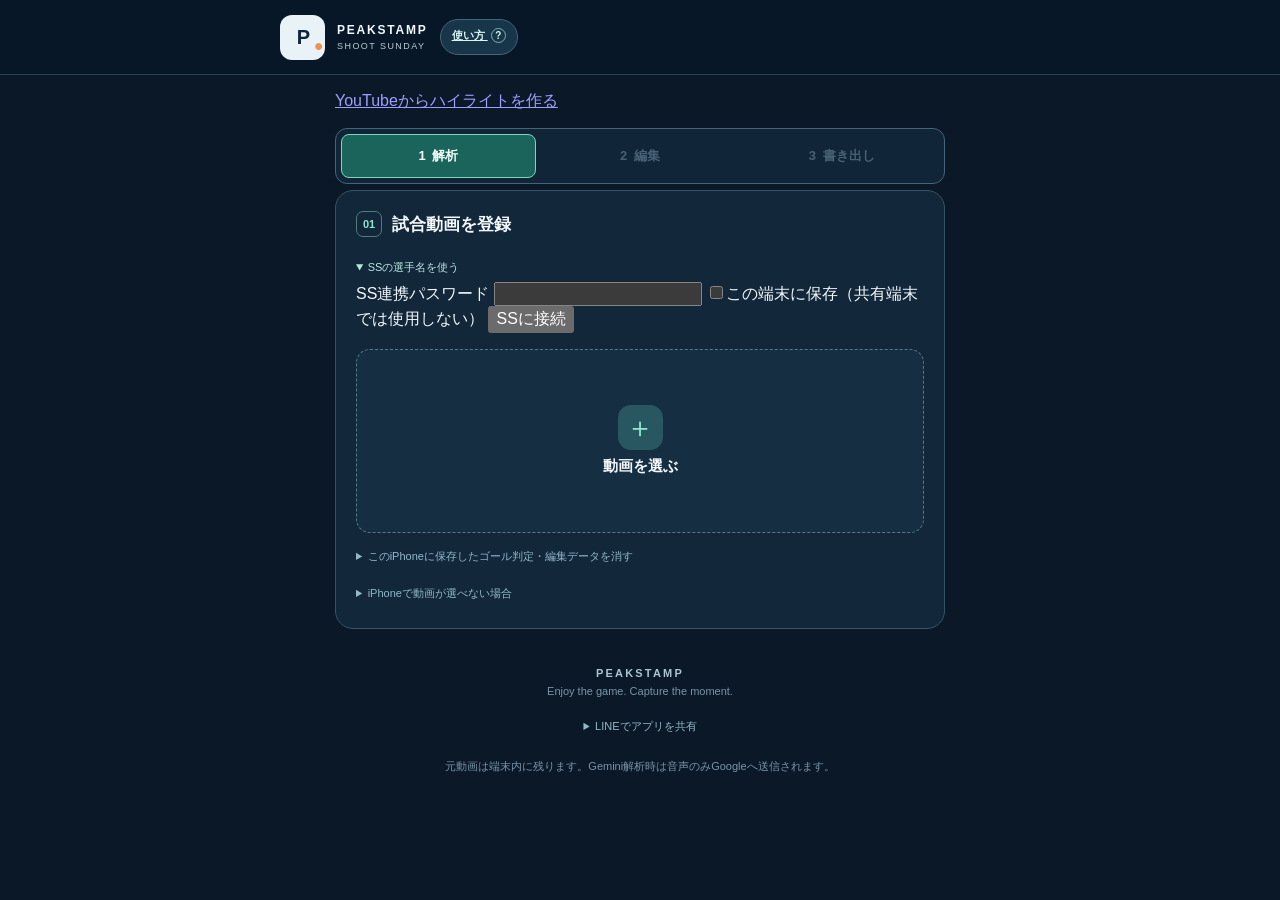
==== index.html @ 82971c0c "Persist highlight edits across reimport and show confirmed goal participants in YouTube scenes" ====
<!doctype html>
<html lang="ja">
<head>
  <meta charset="utf-8" />
  <meta name="viewport" content="width=device-width, initial-scale=1, viewport-fit=cover" />
  <meta name="theme-color" content="#091728" />
  <meta name="description" content="試合動画の盛り上がりを音から検出し、ハイライト動画を端末内で作成します。" />
  <title>PeakStamp | Audio Highlights</title>
  <link rel="stylesheet" href="styles.css?v=goalwide2" />
  <link rel="stylesheet" href="minimal-ui.css?v=youtube-unified1" />
</head>
<body>
  <header class="topbar">
    <div class="brandmark">P<span>•</span></div>
    <div class="brandtext"><strong>PEAKSTAMP</strong><span>SHOOT SUNDAY</span></div>
    <div class="local-pill"><span class="green-dot"></span>動画は端末内</div>
    <a class="header-help" href="./guide.html" target="_blank" rel="noopener noreferrer" aria-label="使い方を別タブで開く">使い方 <span aria-hidden="true">?</span></a><button id="openGuide" type="button" hidden aria-hidden="true" tabindex="-1">簡易ガイド</button>
  </header>
  <main class="page">
    <section class="hero">
      <h1>あの瞬間を、<br/><em>音で見つける。</em></h1>
      <p>試合動画を選ぶだけ。AIで見どころを探して、好きなシーンを1本に。</p>
      <p><a class="plain-link" href="./guide.html" target="_blank" rel="noopener noreferrer">詳しい使い方・困ったときはこちら ↗</a></p>
    </section>
    <p><a href="?youtube=1">YouTubeからハイライトを作る</a></p>
    <nav id="journeyNav" class="journey-nav workflow-nav" aria-label="PeakStampの作業ステップ">
      <button type="button" data-journey-step="0" class="current" aria-current="step">1 <span>解析</span></button>
      <button type="button" data-journey-step="1" disabled>2 <span>編集</span></button>
      <button type="button" data-journey-step="2" disabled>3 <span>書き出し</span></button>
    </nav>
    <p id="workflowStageNotice" class="workflow-stage-notice" role="status" aria-live="polite">動画を選び、AIで見どころを検出します。</p>
    <section class="panel choose-panel" id="choosePanel">
      <div class="panel-label"><span class="number">01</span><h2>試合動画を登録</h2></div>
      <details id="ssAnalysisNames" class="compact-details" hidden open>
        <summary id="ssAnalysisLabel">SSの選手名を使う</summary>
        <label for="ssAnalysisToken">SS連携パスワード</label>
        <input id="ssAnalysisToken" type="password" autocomplete="current-password" autocapitalize="off" spellcheck="false">
        <label><input id="ssAnalysisRemember" type="checkbox">この端末に保存（共有端末では使用しない）</label>
        <button id="ssAnalysisConnect" type="button">SSに接続</button>
        <select id="ssAnalysisEvent" aria-label="SSイベント" hidden><option value="">イベントを選択</option></select>
        <p id="ssAnalysisStatus" role="status"></p>
      </details>
      <label class="upload" id="uploadZone">
        <input id="fileInput" type="file" multiple accept="video/*,.mov,.mp4,.m4v" />
        <span class="upload-icon" aria-hidden="true">＋</span>
        <strong>動画を選ぶ</strong>
        <span>1本につき試合番号を指定</span>
        <small>元動画は送信されません</small>
      </label>
      <div class="compact-details" id="testVideoCachePanel" hidden>
        <button id="testVideoSave" type="button" class="whisper-run">テスト動画を端末に保存</button>
        <button id="testVideoRestore" type="button" class="whisper-run">前回のテスト動画を復元</button>
        <button id="testVideoClear" type="button" class="whisper-run">テスト動画の保存を削除</button>
        <p id="testVideoCacheStatus" class="fine-print" role="status" aria-live="polite">TEST専用。動画はサーバーに送信されません。</p>
      </div>
      <details class="compact-details">
        <summary>このiPhoneに保存したゴール判定・編集データを消す</summary>
        <p class="fine-print">動画ごとにゴールのキープ／不採用・得点／アシスト確認・切り取り・画角の保存情報だけを削除できます。別の動画やGemini解析結果は残ります。</p>
        <a href="./reset-goals.html?v=reset59&returnTab=1" class="plain-link" target="_blank" rel="noopener noreferrer" aria-label="保存されたゴール情報の管理を別タブで開く">保存された動画を確認して削除する →</a>
      </details>
      <details class="compact-details"><summary>iPhoneで動画が選べない場合</summary><p class="photo-picker-tip">長い動画は1本ずつ選択。失敗するときは写真アプリから「未編集のオリジナルを書き出す」でiPhone内に保存して選択してください。</p></details>
      <div class="file-details" id="fileDetails" hidden>
        <div class="file-logo">▶</div>
        <div class="file-info"><strong id="fileName"></strong><span id="fileSize"></span></div>
        <button id="changeFile" class="plain-link" type="button">変更</button>
        <button id="addFiles" class="plain-link" type="button">＋追加</button>
      </div>
      <p id="fileImportTiming" class="file-import-timing" role="status" aria-live="polite" hidden></p>
      <p id="fileImportHelp" class="file-import-help" hidden>「ファイル選択」には写真を探す・選ぶ時間や、iCloudからの取得・iOS側の変換があればその時間も含まれます。iCloud取得だけを個別に計測することはできません。</p>
      <div class="source-board" id="sourceBoard" hidden>
        <div class="source-board-header"><strong>試合番号を確認 · <span id="sourceCount">0</span>本</strong><button id="sortFilesByName" class="source-sort-btn" type="button">ファイル名順に並べ直す</button></div>
        <div id="sourceList" class="source-list"></div>
        <p class="fine-print">途中で撮影が途切れた場合は、続きの動画を追加して「前の動画と同じ試合」を押してください。同じ試合のゴールをまとめて扱い、動画ごとの時刻は保持します。</p>
      </div>
      <div id="videoWrapper" hidden>
        <button id="loadPreview" class="preview-load-button" type="button">▶ 先頭動画をプレビュー（必要な場合のみ）</button>
        <video id="preview" controls playsinline preload="none" hidden></video>
      </div>
      <p id="loadError" class="error" role="alert" hidden></p>
    </section>

    <section class="panel gemini-primary-panel" id="geminiPrimaryPanel" aria-label="Geminiで音声を解析" hidden>
      <div class="panel-label"><span class="number">02</span><h2>AIでシーンを検出</h2></div>
      <p class="gemini-brief">ゴール・見どころ・選手名をまとめて検出。動画で確認してからキープします。</p>

      <label id="geminiSourceLabel" for="geminiMainSource">解析する動画</label>
      <select id="geminiMainSource" disabled aria-label="Geminiで解析する動画"></select>
      <p id="geminiMainFileHelp" class="fine-print">上からMOV/MP4を選択してください。</p>
      <label for="geminiMainAccess">アクセスコード</label>
      <input id="geminiMainAccess" type="password" autocomplete="off" autocapitalize="off"
             spellcheck="false" placeholder="アクセスコードを入力" />
      <label class="gemini-consent"><input id="geminiRememberDevice" type="checkbox" />この端末にコードを保存（共有端末では使用しない）</label>
      <details class="compact-details gemini-diagnostics">
        <summary>接続できないとき・詳細設定</summary>
        <button id="geminiMainCheck" class="whisper-run gemini-check-button" type="button">接続テスト（課金なし）</button>
        <button id="geminiMainDiagnostic" class="whisper-run gemini-check-button" type="button">音声診断（API料金が発生する場合あり）</button>
      </details>
      <label class="gemini-consent"><input id="geminiMainConsent" type="checkbox" />
        <span>試合中の会話・声を含む音声データがGoogleへ送信されることを了承します。</span>
      </label>
      <div id="geminiStayNotice" class="gemini-stay-notice" role="note" hidden>
        <span class="gemini-stay-icon" aria-hidden="true">!</span>
        <div>
          <strong id="geminiStayTitle">解析中はこの画面を開いたままにしてください</strong>
          <p id="geminiStayDescription">LINEなど他のアプリへ切り替えたり、画面をロックすると解析が止まる場合があります。</p>
        </div>
      </div>
      <fieldset class="gemini-batch-mode" aria-label="解析範囲"><legend>解析する範囲</legend><label><input type="radio" name="geminiBatchMode" value="pending" checked> 未解析動画のみ</label><label><input type="radio" name="geminiBatchMode" value="all"> 全動画を再解析</label></fieldset>
      <details class="compact-details"><summary>詳細設定・初期化</summary><p class="fine-print">このiPhoneの全解析キャッシュとゴール確認情報を削除。元動画とSS登録済みデータは保持します。</p><button id="geminiResetAllCache" type="button" class="whisper-run">全キャッシュとゴール情報を削除</button></details>
      <button id="geminiMainBatch" class="main-button gemini-batch-run" type="button" disabled hidden>選んだ動画をまとめて解析 →</button>
      <button id="geminiMainRun" class="main-button gemini-main-run" type="button" disabled>Geminiで音声解析する →</button>
      <div id="geminiBatchProgress" class="gemini-batch-progress" role="progressbar" aria-label="動画一括解析の進捗" aria-valuemin="0" aria-valuemax="100" aria-valuenow="0" hidden>
        <div class="gemini-batch-head"><strong id="geminiBatchLabel">まとめて解析する動画を準備中</strong><output id="geminiBatchPercent">0%</output></div>
        <div class="gemini-batch-track"><div id="geminiBatchBar"></div></div>
        <small id="geminiBatchDetail">動画を1本ずつ自動処理します</small>
        <p id="geminiBatchEta" class="gemini-time-remaining" aria-live="off">推定残り時間：計測中</p>
      </div>
      <button id="geminiMainForce" class="whisper-run" type="button" hidden>Geminiで再解析（追加料金が発生する場合があります）</button>
      <div id="geminiProgress" class="gemini-progress" role="progressbar" aria-label="Gemini音声解析の進捗" aria-valuemin="0" aria-valuemax="100" aria-valuenow="0" hidden>
        <div class="gemini-progress-top"><strong id="geminiProgressLabel">解析の準備中…</strong><output id="geminiProgressPercent">0%</output></div>
        <div class="gemini-progress-track"><div id="geminiProgressBar"></div></div>
        <small id="geminiProgressDetail">区間完了数に基づく進捗です</small>
        <p id="geminiCurrentEta" class="gemini-time-remaining" aria-live="off">推定残り時間：計測中</p>
      </div>
      <button id="geminiMainCancel" class="cancel-button" type="button" hidden>解析を中止</button>
      <p id="geminiMainStatus" role="status" aria-live="polite" class="gemini-main-status"></p>
      <details id="geminiAdvancedTools" class="workflow-advanced-settings">
        <summary>詳細設定・再解析・接続診断</summary>
        <p class="fine-print">通常の解析には不要です。再解析・接続テスト・診断ログ・予備の音量解析を利用する場合だけ開いてください。</p>
      </details>
      <div class="gemini-diagnostic-export">
        <button id="geminiMainResultCopy" class="whisper-run" type="button" hidden>診断用の解析結果をコピー</button>
        <p id="geminiMainCopyStatus" class="fine-print" role="status" aria-live="polite"></p>
        <textarea id="geminiMainCopyFallback" readonly rows="7" hidden aria-label="診断用解析結果JSON"></textarea>
        <p class="fine-print">音声・動画・APIアクセスコードは含みません。認識された発話やファイル名を含むため共有前に確認してください。</p>
      </div>
      <details class="compact-details gemini-diagnostics">
        <summary>解析方法と注意事項</summary>
        <p class="fine-print">元動画は端末内に残ります。約70秒ごとに音声だけをGoogleへ送信。成功した区間は再利用できます。API利用料や通信料が発生することがあります。Safariを離れると解析が中断される場合があります。</p>
      </details>
    </section>

    <nav id="editorQuickNav" class="editor-quick-nav" aria-label="編集画面内の移動">
      <button type="button" data-editor-jump="goalStatsPanel">⚽ ゴール一覧</button>
      <button type="button" data-editor-jump="resultsPanel">🎞 ハイライト</button>
    </nav>
    <!-- Goal review first: placed directly below analysis, before
         experimental tools and all regular highlight editing. -->
    <section class="panel goal-stats-panel" id="goalStatsPanel" aria-label="PeakStamp内でゴールとアシストを確定" hidden>
      <div class="panel-label"><span class="number">⚽</span><h2>ゴールを編集</h2></div>
      <details id="goalReviewFirstGuide" class="goal-first-guide" hidden>
        <summary>初回ガイド：ゴールの確認方法</summary>
        <ol>
          <li>▶ 再生し、画角（2本指）と切り取り秒数を調整。</li>
          <li>AIが読み取った得点者・アシストを<strong>映像で確認</strong>し、「得点情報を確定」。</li>
          <li>最後に動画のキープ／不採用を押すと次のゴールへ。</li>
        </ol>
      </details>
      <p id="goalStatsSummary" class="goal-review-summary" aria-live="polite"></p>
      <details class="goal-review-library" aria-label="すべてのゴールシーン">
        <summary>ゴール一覧</summary>
        <div class="goal-review-library-head"><strong>⚽ ゴール一覧</strong><small>タップで再編集</small></div>
        <div class="goal-review-library-tabs" role="group" aria-label="ゴール一覧の絞り込み">
          <button id="goalQueuePending" type="button" data-goal-filter="pending" aria-pressed="false">未確認 <span id="goalQueuePendingCount">0</span></button>
          <button id="goalQueueKept" type="button" data-goal-filter="kept" aria-pressed="false">キープ済み <span id="goalQueueKeptCount">0</span></button>
          <button id="goalQueueAll" type="button" data-goal-filter="all" class="is-active" aria-pressed="true">すべて <span id="goalQueueAllCount">0</span></button>
        </div>
        <div class="goal-review-queue-fold">
          <div id="goalStatsList" class="goal-review-list"></div>
          <p id="goalQueueEmpty" class="goal-review-library-empty" hidden></p>
        </div>
      </details>
      <div id="goalStatsStep" class="goal-review-step" aria-live="polite"></div>
      <div id="goalStatsDone" class="goal-review-completed" hidden role="status">
        <strong id="goalStatsDoneText">すべてのゴール動画を判定しました。</strong>
        <p>キープ済みも上の一覧から再編集できます。</p>
        <div class="goal-review-completed-actions">
          <button id="goalStatsDoneToRegular" type="button" class="whisper-run" hidden>ハイライトを確認 →</button>
          <button id="goalStatsDoneAdd" type="button" hidden>ゴールを手動追加</button>
        </div>
      </div>
      <div id="goalStatsViewer" class="goal-review-viewer" hidden>
        <strong id="goalStatsPlayingLabel"></strong>
        <video id="goalStatsPreview" controls playsinline preload="metadata" hidden aria-label="ゴール候補を確認する共通動画プレーヤー"></video>
        <p id="goalStatsVideoStatus" class="fine-print" role="status" aria-live="polite"></p>
      </div>
      <div id="goalStatsEditor" class="goal-review-editor"></div>

      <div id="ssProductionLink" hidden class="goal-review-external-sync" style="margin:15px 0;padding:12px;border:1px solid #508e83;border-radius:11px">
        <strong>⚽ Shoot Sundayアプリとの照合</strong>
        <p class="fine-print">正式な試合・選手を確認して登録します。</p>
        <a href="./sposched-review.html?v=composite-tatsuo1&returnTab=1" target="_blank" rel="noopener noreferrer" class="whisper-run" style="display:inline-block;text-decoration:none">ゴールをSSに登録</a>
      </div>
      <section class="goal-review-external-sync" aria-label="SS登録確認" style="margin:12px 0;padding:12px;border:1px solid #508e83;border-radius:11px">
        <strong id="ssInlineHeading">⚽ SS登録</strong>
        <p id="ssInlineSummary" class="fine-print" role="status">ゴール確認後、ここで登録内容を確認できます。</p>
        <p id="ssInlineStatus" class="fine-print" role="status" aria-live="polite"></p>
        <button id="ssInlinePreview" type="button" class="main-button">登録内容を確認</button>
        <div id="ssInlineMatches" class="fine-print" hidden></div>
        <button id="ssInlineInspect" type="button" class="whisper-run">登録結果を確認</button>
        <button id="ssInlineHistory" type="button" class="whisper-run">登録履歴を確認（書き込みなし）</button>
        <div hidden aria-hidden="true"><a href="./sposched-review.html?v=composite-tatsuo1&returnTab=1" target="_blank" rel="noopener noreferrer" tabindex="-1">旧画面（非表示の互換リンク）</a></div>
      </section>
      <details class="goal-review-export">
        <summary>確定データを共有・保存</summary>
        <p class="fine-print">確定したゴール・アシストを保存できます。</p>
        <button id="goalStatsExport" class="main-button" type="button" disabled>iPhone：確定JSONを共有・保存</button>
        <button id="goalStatsCopy" class="whisper-run" type="button" disabled>確定JSONをコピー</button>
        <button id="goalStatsShow" class="whisper-run" type="button" disabled>JSONを表示</button>
        <div id="goalStatsJsonArea" hidden>
          <label for="goalStatsJson">確認済みゴール情報のJSON（長押しでコピー可能）</label>
          <textarea id="goalStatsJson" rows="8" readonly spellcheck="false"></textarea>
        </div>
      </details>
      <p id="goalStatsStatus" role="status" aria-live="polite" class="gemini-main-status"></p>
      <button id="workflowToExport" class="workflow-next-btn" type="button">書き出しへ進む →</button>
    </section>

    <details class="panel gemini-callout-panel" id="geminiCalloutPanel" hidden>
      <summary>🧪 実験：試合開始・「○○さんゴール」を文字で拾う</summary>
      <p class="fine-print">既存のゴール・シュート候補検出とは別の音声解析です。撮影者が「1対2」「1と2」「1番と2番」「青と赤」などの対戦宣言や「山田さんゴール！」と話したかを、発言時刻と原文で確認します。SSアプリへの登録は行いません。</p>
      <div class="callout-input-row">
        <label>調べる動画
          <select id="calloutSource" aria-label="実況文字起こしの対象動画"></select>
        </label>
        <label>解析する範囲
          <select id="calloutScope">
            <option value="first">動画の冒頭70秒（まず試す）</option>
            <option value="whole">動画全体（最大10分・追加料金）</option>
          </select>
        </label>
      </div>
      <p class="fine-print">上のGeminiアクセスコードと「音声をGoogleへ送信する」同意を利用します。別途Gemini APIリクエストが発生し、API利用料がかかる場合があります。元動画は送らず音声だけを送信します。</p>
      <button id="calloutRun" class="main-button" type="button" disabled>実況を文字で拾う（API料金あり）</button>
      <button id="calloutRerun" class="whisper-run" type="button" hidden>再解析する（追加料金）</button>
      <button id="calloutStop" class="cancel-button" type="button" hidden>実況テストを中止</button>
      <p id="calloutProgress" role="status" class="fine-print" hidden></p>
      <p id="calloutStatus" role="status" class="gemini-main-status"></p>
      <div id="calloutResultArea" hidden>
        <strong id="calloutCount">検出 0件</strong>
        <p class="fine-print">音声の書き起こしは誤る場合があります。「1対2」は得点結果とは限りません。実際の音声を聞いて評価してください。</p>
        <video id="calloutPreview" controls playsinline preload="none" hidden aria-label="文字起こし位置を確認する元動画"></video>
        <div id="calloutList" class="callout-list"></div>
        <label for="calloutMissed">聞き逃し・未検出の発言（任意メモ）</label>
        <textarea id="calloutMissed" rows="3" maxlength="3000" placeholder="例：04:35 山田さんゴール、Geminiは検出できず"></textarea>
        <div class="callout-export-options">
          <button id="calloutExport" class="main-button" type="button" disabled>iPhone：共有してファイル保存</button>
          <button id="calloutCopy" class="whisper-run" type="button" disabled>JSONをコピー（ChatGPTに貼り付け）</button>
          <button id="calloutShow" class="whisper-run" type="button" disabled>JSONの中身を表示</button>
          <button id="calloutDownload" class="whisper-run" type="button" disabled>PC：JSONをダウンロード</button>
        </div>
        <div id="calloutJsonArea" class="callout-json-area" hidden>
          <label for="calloutRawJson">JSONテキスト（長押しで「すべてを選択」→「コピー」できます）</label>
          <textarea id="calloutRawJson" rows="8" readonly spellcheck="false" aria-label="実況解析結果のJSONテキスト"></textarea>
        </div>
        <p class="fine-print">iPhoneでは「共有してファイル保存」→共有メニューの「ファイルに保存」を選んでください。保存できない場合は「JSONをコピー」が使えます。動画・音声そのものは含みません。</p>
      </div>
    </details>

    <details class="legacy-audio-details">
      <summary>予備：無料の音量解析を使う（Geminiを使わない場合）</summary>
    <section class="panel settings-panel" id="settingsPanel">
      <div class="panel-label"><span class="number">予備</span><h2>従来の音量解析</h2></div>
      <div class="setting-head"><span>検出感度</span><span class="sub-label">音量変化のしきい値</span></div>
      <div class="segmented" role="group" aria-label="検出感度">
        <button data-sensitivity="sensitive" type="button">多めに拾う</button>
        <button class="active" data-sensitivity="normal" type="button" aria-pressed="true">標準</button>
        <button data-sensitivity="strict" type="button">厳選</button>
      </div>
      <div class="controls">
        <label>歓声の何秒前から？ <strong><output id="leadValue">4秒</output></strong>
          <input id="leadInput" type="range" min="0" max="15" step="1" value="4" />
        </label>
        <label>最大検出件数 <strong><output id="maxValue">8件</output></strong>
          <input id="maxInput" type="range" min="3" max="15" step="1" value="8" />
        </label>
      </div>
      <button class="main-button" id="analyzeButton" disabled type="button"><span class="icon-wave">⌁</span> 音声を解析する <span aria-hidden="true">→</span></button>
      <button class="cancel-button" id="cancelButton" hidden type="button">解析を中止</button>
      <div class="progress-area" id="progressArea" hidden aria-live="polite">
        <div class="progress-label"><span id="progressLabel">解析準備中…</span><span id="progressPercent">0%</span></div>
        <div class="progress-track"><div id="progressBar"></div></div>
      </div>
      <p id="analysisError" class="error" role="alert" hidden></p>
      <p class="fine-print">AI・サーバー・ログイン不要。音量変化に加え、音の持続性・音域・背景ノイズの特徴で候補を選定します。会話や工事音が混じる場合は「厳選」、見どころを見逃した場合は「多めに拾う」を試してください。音の意味やゴールそのものは認識しません。</p>
    </section>

    </details>

    <section class="panel results-panel" id="resultsPanel" hidden>
      <div class="panel-label"><span class="number">03</span><h2>ハイライト</h2></div>
      <div id="standardReviewArea">
      <div class="result-summary"><strong id="resultCount">0</strong><span>件の見どころ候補を検出しました</span></div>

      <p id="multiWaveNotice" class="fine-print" hidden>波形は全動画をつなげた表示です。オレンジ線は各動画の検出位置を示します。</p>
      <div class="waveform-wrap"><p id="analysisCoverage" role="status"></p>
      <canvas id="waveCanvas" height="110" aria-label="音声の音量グラフ"></canvas><div class="wave-label"><span>00:00</span><span id="waveEnd">00:00</span></div></div>
      <div id="emptyResults" class="empty-results" hidden>指定した感度では見どころを検出できませんでした。「多めに拾う」に切り替えて再解析するか、音声が入っているかご確認ください。</div>
      <p class="list-help">▶ 再生 → 調整 → キープ</p>
      <div class="selected-overview">
        <strong>採用するシーン：<span id="selectedCount">0</span>件</strong>
        <div id="selectedSummary" class="selected-summary" hidden></div>
      </div>
      <div class="edit-transfer-actions">
        <button id="exportEditData" type="button" class="main-button" disabled>HS向け編集データを書き出す（JSON）</button>
        <p class="fine-print">キープ済みシーンの確定した開始・終了秒数を保存します。動画ファイル自体は含まれません。</p>
        <p id="exportEditStatus" role="status" aria-live="polite"></p>
      </div>
      <div class="review-tabs" role="group" aria-label="シーンの表示切り替え">
        <button id="tabAll" type="button" class="review-tab active" data-review-tab="all" aria-pressed="true">未判断 <span id="tabAllCount">0</span></button>
        <button id="tabKept" type="button" class="review-tab" data-review-tab="kept" aria-pressed="false">キープ済み <span id="tabKeptCount">0</span></button>
        <button id="tabReviewed" type="button" class="review-tab" data-review-tab="reviewed" aria-pressed="false">すべて <span id="tabReviewedCount">0</span></button>
      </div>
      <p id="reviewProgress" class="review-progress" role="status" aria-live="polite"></p>
      <p id="reviewEmpty" class="empty-results" hidden>キープしたシーンはまだありません。「未判断」タブから選んでください。</p>
      <div id="highlightList" class="highlight-list"></div>
      <details id="missingGoalFallback" class="missing-goal-fallback">
        <summary>ゴール一覧にもハイライトにも見つからない場合</summary>
        <p>該当するシーンがハイライトにある場合は、そのカードの「＋ このシーンをゴールとして追加」を使ってください。<strong>どちらにも見つからない場合だけ</strong>、元動画とゴール時刻を指定して追加できます。</p>
      <div class="goal-review-manual-add">
        <div id="goalStatsManualWrap" hidden>
          <label for="goalStatsManualSource">手動追加先の動画</label>
          <select id="goalStatsManualSource"></select>
        </div>
        <button id="goalStatsAdd" class="whisper-run" type="button">＋ 見逃したゴールを手動追加</button>
      </div>
      </details>
      </div>
      <details class="extra-analysis-tools">
        <summary>その他の実験ツール（詳細を開く）</summary>
        <p class="fine-print">以前のAI再評価・映像探索・Whisperなどを使う場合に開いてください。</p>
      <section id="aiRerankPanel" class="whisper-experiment" aria-label="AIハイライト再評価の実験">
        <div class="whisper-experiment-head"><strong>β AI広域探索 — 新しいシーンを発見</strong><span>任意・無料</span></div>
        <p>従来の上位5件の並べ替えではなく、音声データから最大20件の候補を探索。通常より高感度な音響検出と短い間隔のピーク検出を使い、従来の候補外の場面も探します。</p>
        <button id="aiRerankButton" class="whisper-run" type="button" disabled>最大20件の見どころを広域探索</button>
        <small id="aiRerankHelp" class="whisper-disclaimer">先に音声を解析して候補を作成してください。初回は追加モデルの取得が必要です。iPhoneでは時間がかかる場合があります。</small>
        <p id="aiRerankStatus" class="whisper-status" role="status" aria-live="polite"></p>
        <div id="aiRerankResults" class="whisper-output" hidden></div>
        <small class="whisper-disclaimer">新しく探した候補は通常のシーン一覧に自動追加しません。上位5件に加え、その他の候補も展開して再生・評価できます。Whisperは最大10件、声の検査は最大20件を対象にします。モデル取得以外で元動画・音声は送信せず、評価はこの端末内に保存されます。映像自体をAIで認識する機能ではありません。</small>
      </section>
      <details class="legacy-gemini-details">
        <summary>旧Gemini手動比較（必要な場合だけ開く）</summary>
      <section id="cloudAudioPanel" class="whisper-experiment" aria-label="クラウド音声AI比較実験">
        <div class="whisper-experiment-head"><strong>β クラウド音声AI比較 — Gemini</strong><span>音声だけ・任意</span></div>
        <p>550MBの動画をアップロードせず、<strong>音声だけをM4Aに取り出し</strong>、Geminiで歓声・「ナイシュー」などの反応時刻を解析。AIの結果とPeakStampの候補を比較する初回実験です。</p>
        <label for="cloudAudioSourcePicker">実験する動画（1回1本）</label>
        <select id="cloudAudioSourcePicker" disabled></select>
        <label for="cloudAudioMode">音声取り出し方法</label>
        <select id="cloudAudioMode">
          <option value="fast" selected>高速：音声のみコピー（音質を維持・推奨）</option>
          <option value="small">軽量：48kbps AACで圧縮（処理に時間がかかる場合あり）</option>
        </select>
        <button id="cloudAudioExtract" type="button" class="whisper-run" disabled>① 音声だけ取り出す</button>
        <p id="cloudAudioStatus" class="whisper-status" role="status" aria-live="polite"></p>
        <div id="cloudAudioReady" class="whisper-output" hidden>
          <strong id="cloudAudioFileInfo"></strong>
          <audio id="cloudAudioPlayback" controls preload="none" style="width:100%;margin:8px 0"></audio>
          <button id="cloudAudioShare" type="button" class="whisper-run">↑ iPhoneの「ファイルに保存」で音声を保存</button>
          <button id="cloudAudioDownload" type="button" class="whisper-run">↓ M4A音声をダウンロード</button>
          <a id="cloudAudioFallback" download class="save-fallback" hidden>保存されない場合はこちらを長押し</a>
        </div>
        <div class="cloud-audio-steps">
          <p><strong>② Geminiで音声解析</strong>（初回はAPIキー不要）</p>
          <button id="cloudAudioCopyPrompt" type="button" class="whisper-run" disabled>Geminiへの解析指示を表示・コピー</button>
          <div id="cloudAudioPromptArea" class="cloud-audio-prompt-area" hidden>
            <label for="cloudAudioPromptText">Geminiへ貼り付ける解析指示（コピーできない場合もここから取得できます）</label>
            <textarea id="cloudAudioPromptText" rows="8" readonly spellcheck="false" aria-label="Geminiへの解析指示"></textarea>
            <button id="cloudAudioSelectPrompt" type="button" class="whisper-run">↑ 指示文を全選択する</button>
            <p id="cloudAudioCopyStatus" class="whisper-status" role="status" aria-live="polite"></p>
            <small class="whisper-disclaimer">iPhoneで自動コピーできない場合は「指示文を全選択する」を押し、表示されたテキストを長押しして「コピー」を選んでください。指示文は常にこの欄に残ります。</small>
          </div>
          <a class="whisper-run cloud-audio-open" href="https://aistudio.google.com/prompts/new_chat" target="_blank" rel="noopener noreferrer">Google AI Studioを開く ↗</a>
          <a class="cloud-audio-open-alt" href="https://gemini.google.com/app" target="_blank" rel="noopener noreferrer">AI StudioがiPhoneで使えない場合：Geminiを開く ↗</a>
          <small class="whisper-disclaimer">Google AI StudioでGemini 2.5 Flashなどの音声対応モデルを選び、保存したM4A音声をアップロードして、コピーした指示を貼り付けて実行。GeminiのJSON回答をコピーします。</small>
          <label for="cloudAudioPaste">③ Geminiが返したJSONをここに貼り付け</label>
          <textarea id="cloudAudioPaste" rows="5" placeholder='{"events":[{"reaction_time_seconds":123.4, ...}]}'></textarea>
          <button id="cloudAudioCompare" type="button" class="whisper-run" disabled>PeakStampの候補と比較する</button>
          <small class="whisper-disclaimer">確認画面は1つの動画プレーヤーを使い回し、候補を切り替えます。「前の候補／次の候補」「−5秒／＋5秒」で確認できます。選択した評価とGemini回答は端末内に自動保存します。</small>
          <p id="cloudAudioCompareStatus" class="whisper-status" role="status" aria-live="polite"></p>
          <div id="cloudAudioResults" class="whisper-output" hidden></div>
        </div>
        <small class="whisper-disclaimer">PeakStamp自身は音声も動画も送信しません。音声M4AをGoogle AI Studioへアップロードする場合のみ、音声データがGoogleへ送信されます。会話などが含まれる場合はアップロード前にご確認ください。現在は手動の比較実験で、API自動連携や課金はありません。音だけではシュート・ゴールの発生を確定できません。</small>
      </section>
      </details>
      <section id="videoExplorePanel" class="whisper-experiment" aria-label="映像探索ベータ（カメラ追尾対応）">
        <div class="whisper-experiment-head"><strong>β 映像探索 — カメラ追尾対応</strong><span>無料・端末内</span></div>
        <p>手持ちスマホの左右追尾に対応するため、低解像度のフレームからカメラの移動を推定・補正して、映像に変化のある場面を探します。<strong>ボール・ゴール・シュートそのものを認識するAIではなく、試験的な候補探索です。</strong></p>
        <label for="videoSourcePicker">映像解析する動画（1回1本）</label>
        <select id="videoSourcePicker" disabled aria-label="映像探索の対象動画"></select>
        <label for="videoExploreMode">解析モード</label>
        <select id="videoExploreMode">
          <option value="standard" selected>標準：最大150フレーム（iPhone推奨）</option>
          <option value="detail">詳細：最大280フレーム（時間がかかります）</option>
        </select>
        <button id="videoExploreButton" class="whisper-run" type="button" disabled>この動画を映像で探索</button>
        <button id="videoExploreCancel" class="video-explore-cancel" type="button" hidden>探索を停止</button>
        <small id="videoExploreHelp" class="whisper-disclaimer">先に音声を解析し、動画を選択してください。</small>
        <p id="videoExploreStatus" class="whisper-status" role="status" aria-live="polite"></p>
        <div id="videoExploreResults" class="whisper-output" hidden></div>
        <small class="whisper-disclaimer">新たなAIモデル・有料API・サーバー処理は使用しません。元動画は送信せず、Safari内で解析。初回検証ではまず短い動画と標準モードを試してください。iPhoneでの速度、手持ちブレへの耐性、シュート検出率は未検証です。通常のキープ／不採用／書き出しには反映しません。</small>
      </section>
      <section id="whisperExperiment" class="whisper-experiment" aria-label="AI文字起こしの実験">
        <div class="whisper-experiment-head"><strong>β AI文字起こし（実験）</strong><span>任意・無料</span></div>
        <p>音声ピークの前後約16秒だけをiPhone内で日本語文字起こし。まず1シーンずつ精度を確認できます。候補の判定や動画編集には自動反映しません。</p>
        <label for="whisperTarget">試すシーン</label>
        <select id="whisperTarget" disabled aria-label="文字起こしするシーン"></select>
        <button id="whisperButton" class="whisper-run" type="button" disabled>このシーンをWhisperで文字起こしする</button>
        <p id="whisperStatus" class="whisper-status" role="status" aria-live="polite"></p>
        <div id="whisperOutput" class="whisper-output" hidden></div>
        <small class="whisper-disclaimer">初回のみAIモデル（大きなデータ）をダウンロードします。Wi-Fi推奨。動画・音声は送信しません。認識結果は誤認識の可能性があり、歓声のみは検出できない場合があります。iPhone Safariでの動作は検証中です。</small>
      </section>

      </details>
      <div class="comment-section" hidden aria-hidden="true">
        <div class="comment-heading"><strong id="commentHeading">YouTubeコメント用</strong><span>そのまま貼り付け</span></div>
        <p id="commentHelp" class="fine-print" hidden>各動画の元の時刻を表示します。動画ごとに「この動画の時刻をコピー」も使えます。</p>
        <textarea id="commentText" rows="7" spellcheck="false" aria-label="YouTubeコメント用テキスト"></textarea>
        <button class="main-button copy-button" id="copyButton" type="button">▢　コメントをコピー <span aria-hidden="true">↗</span></button>
        <p id="copyStatus" class="copy-status" role="status" aria-live="polite"></p>
      </div>
    </section>

    <details id="advancedTools" class="panel workflow-experiments" hidden aria-hidden="true">
      <summary>旧実験ツール（非表示）</summary>
      <p class="fine-print">実況テスト、映像探索、旧式の解析などは必要なときだけ利用してください。通常のゴール／ハイライト編集では開く必要はありません。</p>
    </details>
    <section class="panel montage-panel" id="montagePanel" hidden>
      <div class="panel-label"><span class="number">03</span><h2>動画を書き出す</h2></div>
      <button id="workflowBackToEdit" class="workflow-back-btn" type="button">← 編集に戻る</button>
      <div class="export-steps">
        <strong>仕上げは3ステップ</strong>
        <p><b>① タイトル</b> 最初の数秒に文字を入れます。タイトルだけ、または画像・動画を使ったイントロも選べます。</p>
        <p><b>② 書き出す</b> MP4を作成したら完成動画を再生して確認。</p>
        <p><b>③ 保存・共有</b> iPhoneに保存し、HS向けJSONを幹事に共有してください。</p>
      </div>

      <fieldset class="intro-presentation-picker">
        <legend>タイトルの見せ方</legend>
        <label><input type="radio" name="introPresentation" value="overlay" checked />
          <span><strong>最初のシーンに重ねる</strong><small>おすすめ · 試合音声をそのまま使用</small></span>
        </label>
        <label><input type="radio" name="introPresentation" value="card" />
          <span><strong>5秒イントロを入れる</strong><small>画像・動画も設定可能</small></span>
        </label>
      </fieldset>
      <label class="montage-label" for="montageTitle">タイトル文字</label>
      <div class="montage-presets" role="group" aria-label="タイトルのテンプレート">
        <button type="button" class="active" data-montage-title="GOALS!">GOALS!</button>
        <button type="button" data-montage-title="HIGHLIGHTS!">HIGHLIGHTS!</button>
        <button type="button" data-montage-title="BEST PLAYS!">BEST PLAYS!</button>
      </div>
      <input class="montage-title-input" id="montageTitle" maxlength="32" value="GOALS!" aria-label="冒頭に表示する文字" />
      <div class="montage-typography">
        <label class="montage-label" for="titleFont">タイトルのフォント</label>
        <select id="titleFont">
          <option value="impact">インパクト（太字）</option>
          <option value="modern">モダン（ゴシック）</option>
          <option value="serif">セリフ体（クラシック）</option>
          <option value="mono">モノスペース</option>
        </select>
        <label class="montage-label" for="titleSize">文字サイズ <strong id="titleSizeValue">100%</strong></label>
        <input id="titleSize" type="range" min="60" max="150" value="100" step="5" />
      </div>

      <section class="intro-customizer" aria-label="イントロ素材を編集">
        <div class="intro-section-heading"><strong>イントロをカスタマイズ</strong><span id="introDurationLabel">シーン先行再生・3秒</span></div>
        <div id="introCardBackgroundSettings" hidden>
        <fieldset class="intro-background-modes">
          <legend>背景を選択</legend>
          <label><input type="radio" name="introBackgroundMode" value="default" checked /> デフォルト</label>
          <label><input type="radio" name="introBackgroundMode" value="image" /> 静止画</label>
          <label><input type="radio" name="introBackgroundMode" value="video" /> 動画</label>
        </fieldset>
        <label id="introImagePicker" class="intro-file-picker" hidden>背景画像を選択（JPG / PNG / WebP）
          <input type="file" id="introImageFile" accept="image/jpeg,image/png,image/webp" />
        </label>
        <label id="introVideoPicker" class="intro-file-picker" hidden>背景動画を選択（MP4 / MOV）
          <input type="file" id="introVideoFile" accept="video/*,.mp4,.mov,.m4v" />
        </label>
        <p id="introBackgroundName" class="intro-asset-name">デフォルトの背景を使用</p>
        </div>
        <div class="intro-overlay-input">
          <label for="introOverlayFile">文字・ロゴの透過PNG</label>
          <input type="file" id="introOverlayFile" accept="image/png" />
          <button id="introOverlayClear" type="button" class="intro-small-button" hidden>PNGを削除</button>
          <p id="introOverlayName" class="intro-asset-name">未設定：下のタイトル文字を使用</p>
        </div>
        <div class="intro-preview-header">
          <strong>イントロプレビュー</strong>
          <button type="button" id="introPlay" class="intro-small-button">▶ 5秒再生</button>
        </div>
        <div class="intro-preview-frame" id="introPreviewFrame">
          <canvas id="introCanvas" width="640" height="360" aria-label="背景と文字タイトルまたは透過PNGの配置プレビュー"></canvas>
          <video id="introVideoPreview" muted playsinline preload="metadata" hidden></video>
          <video id="introFirstScenePreview" muted playsinline preload="metadata" hidden></video>
        </div>
        <p class="intro-help" id="introPreviewHelp">最初のシーンにタイトルを重ねます。ドラッグで位置を変更できます。プレビューはミュートですが、完成MP4では試合音声も再生されます。</p>
        <p class="intro-error" id="introError" role="alert" hidden></p>
        <div id="introPlacementControls" class="intro-placement-controls">
          <span id="introPositionLabel">文字を指でドラッグして位置を調整</span>
          <button type="button" id="introCenterPosition" class="intro-small-button">中央に戻す</button>
        </div>
        <div id="introOverlayControls" hidden>
          <label class="montage-label" for="introOverlayScale">PNGのサイズ <strong id="introScaleValue">60%</strong></label>
          <input class="montage-slider" id="introOverlayScale" type="range" min="20" max="100" step="5" value="60" />
        </div>
        <p class="intro-help">PNGを使うと文字タイトルの代わりに表示されます。</p>
      </section>

      <p class="fine-print">新規候補の切り抜きはピークの4秒前〜2秒後（初期6秒）。共通タイムラインで開始・終了を直接調整できます。</p>
      <div class="montage-summary"><span id="montageSelected">0シーンを結合</span><span id="montageLength">完成：約00:05</span></div>

      <fieldset class="quality-picker">
        <legend>出力画質</legend>
        <label><input type="radio" name="exportQuality" value="high" checked /><span><strong>高画質 1080p / 30fps</strong><small>おすすめ・高ビットレート（書き出しに時間がかかります）</small></span></label>
        <label><input type="radio" name="exportQuality" value="standard" /><span><strong>標準 720p / 30fps</strong><small>画質と容量のバランスを重視</small></span></label>
        <label><input type="radio" name="exportQuality" value="compact" /><span><strong>省容量 540p / 30fps</strong><small>容量不足時におすすめ・画質は低下します</small></span></label>
      </fieldset>
      <div class="storage-estimate" aria-live="polite">
        <div><strong>完成動画の推定サイズ</strong><strong id="montageSizeEstimate">—</strong></div>
        <p>動画の推定ファイルサイズです。Safariの作業用メモリや端末の実際の空き容量は含みません。</p>
      </div>
      <details class="storage-tips">
        <summary>iPhoneの容量が足りないときは？</summary>
        <p>まず「省容量 540p」を選び、シーン数や切り取り時間を減らしてください。元動画は削除されません。十分な空き容量を確保できない場合は、PCなど空き容量の多い端末での編集をおすすめします。</p>
        <p>iPhoneの空き容量は「設定 → 一般 → iPhoneストレージ」で確認できます。ファイルに保存する前に完成動画を確認し、不要な古い動画を整理する場合もバックアップを確認してください。</p>
        <p>クラウドを保存先に選んでも、一時的に端末内の空き容量が必要になることがあります。</p>
      </details>
      <button class="main-button montage-export" type="button" id="montageExport" disabled>▶ ハイライト動画を作成する</button>
      <button class="cancel-button" type="button" id="montageCancel" hidden>書き出しを中止</button>
      <p id="montageWakeHelp" hidden>書き出しが終わるまで、この画面を開いたままにしてください</p>
      <div class="progress-area" id="montageProgress" hidden aria-live="polite">
        <div class="progress-label"><span id="montageStatus"></span><span id="montagePercent">0%</span></div>
        <div class="progress-track"><div id="montageBar"></div></div>
      </div>
      <p id="montageError" class="error" role="alert" hidden></p>
      <video id="montagePreview" controls playsinline hidden aria-label="完成したハイライト動画"></video>
      <button id="montageShare" class="main-button montage-share" type="button" hidden>↑ iPhoneに保存・共有</button>
      <a id="montageDownload" class="main-button montage-download" hidden download="PeakStamp.mp4">↓ MP4をダウンロード</a>
      <a id="montageOpen" class="save-fallback" target="_blank" rel="noopener" hidden>動画を別タブで開く（保存できない場合）</a>
      <p id="montageSaveHelp" class="save-help" hidden>iPhoneでは「iPhoneに保存・共有」から共有メニューを開き、「ビデオを保存」または「ファイルに保存」を選択してください。うまくいかない場合は「動画を別タブで開く」を試してください。</p>
      <p id="montageSaveStatus" class="save-status" role="status" aria-live="polite"></p>
      <section id="hsJsonReminder" class="hs-json-reminder" hidden>
        <strong>最後に：HS用JSONを幹事へ</strong>
        <p>Instagramリール制作に必要な、キープ済みシーンの開始・終了時刻と編集情報です。完成動画とあわせて共有してください。</p>
        <button id="hsJsonShareFinal" class="main-button" type="button">HS用データを送る</button>
        <p id="hsJsonReminderStatus" role="status" aria-live="polite"></p>
      </section>
      <p class="fine-print">動画・音声は端末内で処理し、PeakStampのサーバーには送信しません。最初は30秒ほどの素材で試してください。iPhoneのOS・動画形式によってはMP4の書き出しに対応しない場合があります。長時間の処理中はSafariを閉じないでください。</p>
    </section>
    <footer><strong>PEAKSTAMP</strong><span>Enjoy the game. Capture the moment.</span>
            <details class="compact-details share-details">
        <summary>LINEでアプリを共有</summary>
        <div class="line-share-row">
          <button id="lineShareCopy" type="button" class="line-share-copy">共有リンクをコピー ↗</button>
          <span id="lineShareStatus" role="status" aria-live="polite" class="line-share-status"></span>
          <input id="lineShareFallback" class="line-share-fallback" type="text" readonly aria-label="LINEで送るURL" hidden />
        </div>
      </details>
      <p>元動画は端末内に残ります。Gemini解析時は音声のみGoogleへ送信されます。</p>
    </footer>
  </main>
  <aside id="undoReview" class="review-undo-toast" hidden aria-live="polite">
    <span id="undoReviewText">シーンを不採用にしました</span>
    <button id="undoReviewButton" type="button">元に戻す</button>
  </aside>
  <div id="firstRunOverlay" class="first-run-overlay" role="dialog" aria-modal="true" aria-labelledby="guideTitle" aria-describedby="guideDescription" hidden>
    <div class="first-run-card">
      <div class="first-run-top"><span>PEAKSTAMP GUIDE</span><span id="guideCounter">1 / 3</span></div>
      <div class="first-run-art" aria-hidden="true"><span>▣</span><span>✦</span><span>▶</span></div>
      <h2 id="guideTitle">動画を選ぶ</h2>
      <p id="guideDescription">試合動画を選んでください。</p>
      <div class="first-run-dots" aria-label="ガイドのステップ">
        <button type="button" data-guide-step="0" class="active" aria-label="ガイド1: 動画を選ぶ">1</button>
        <button type="button" data-guide-step="1" aria-label="ガイド2: Gemini解析">2</button>
        <button type="button" data-guide-step="2" aria-label="ガイド3: 編集・保存">3</button>
      </div>
      <button id="guideNext" type="button" class="main-button first-run-next">次へ →</button>
      <button id="guideSkip" type="button" class="first-run-skip">スキップ</button>
    </div>
  </div>
  <div id="journeyDialog" class="journey-dialog" role="dialog" aria-modal="true" aria-labelledby="journeyDialogTitle" aria-describedby="journeyDialogBody" hidden>
    <div class="journey-dialog-card">
      <button id="journeyDialogDismiss" type="button" class="journey-dialog-dismiss" aria-label="閉じる">×</button>
      <h2 id="journeyDialogTitle"></h2>
      <p id="journeyDialogBody"></p>
      <div class="journey-dialog-actions">
        <button id="journeyDialogPrimary" class="main-button" type="button"></button>
        <button id="journeyDialogSecondary" class="whisper-run" type="button" hidden></button>
        <button id="journeyDialogRegister" type="button" class="whisper-run" hidden>ゴールをSSに登録</button>
      </div>
    </div>
  </div>
  <!-- Secondary settings stay in this document: iPhone Safari must not lose
       browser-owned MOV File objects when coming back from another page. -->
  <div id="settingsOverlay" class="settings-inline-overlay" role="dialog"
       aria-modal="true" aria-labelledby="settingsOverlayTitle" hidden>
    <div class="settings-inline-sheet">
      <header class="settings-inline-head">
        <strong id="settingsOverlayTitle">詳細設定</strong>
        <button id="settingsOverlayClose" class="settings-inline-close" type="button">← 編集中の動画に戻る</button>
      </header>
      <iframe id="settingsOverlayFrame" title="詳細設定" loading="eager"></iframe>
    </div>
  </div>
  <script type="module" src="app.mjs?v=history1"></script>
<dialog id="matchReview" aria-labelledby="matchReviewTitle" style="max-width:94vw;color:inherit;background:#112c3b;border:1px solid #59828a;border-radius:14px"><form><h2 id="matchReviewTitle">試合を確認</h2><fieldset style="border:0;padding:0"></fieldset><output role="status"></output><button class="main-button" type="submit">確定して次へ</button></form></dialog>
<style>#matchReview strong{display:block;margin-top:.8em}#matchReview input{width:40%;padding:.65em}#matchReview button{margin-top:1em}#matchReview::backdrop{background:#071321cc}</style></body>
</html>
---- styles.css ----
:root{color-scheme:dark;--bg:#091728;--card:#142b42;--line:#304a60;--text:#f2f6fa;--muted:#9db0c2;--mint:#7de3c8;--orange:#ffad68;font-family:-apple-system,BlinkMacSystemFont,'Helvetica Neue',Arial,Meiryo,sans-serif}
*{box-sizing:border-box}html{scroll-behavior:smooth}
body{margin:0;background:radial-gradient(ellipse 500px 300px at 80% 11%,#1d4654,transparent),var(--bg);color:var(--text);min-height:100vh}
button,input,textarea{font:inherit}button{cursor:pointer}button:disabled{opacity:.4;cursor:default}[hidden]{display:none!important}
.topbar{height:75px;border-bottom:1px solid #284258;display:flex;align-items:center;gap:12px;padding:0 max(18px,calc((100vw - 720px)/2));background:#091728de}
.brandmark{height:45px;width:45px;display:grid;place-items:center;border-radius:12px;background:#e9f2f7;color:#10263a;font-size:20px;font-weight:900;position:relative;letter-spacing:-2px;flex:none}
.brandmark span{color:#ed9056;position:absolute;right:4px;bottom:0;font-size:24px}
.brandtext{display:flex;flex-direction:column;gap:4px;min-width:0}.brandtext strong{font-size:12px;letter-spacing:.15em}.brandtext span{font-size:9px;color:var(--muted);letter-spacing:.13em}
.local-pill{margin-left:auto;white-space:nowrap;display:flex;align-items:center;gap:7px;padding:7px 9px;border:1px solid #2d675b;border-radius:99px;color:#b8e9df;font-size:11px}
.green-dot{width:7px;height:7px;border-radius:50%;background:#5ce7bb}
.page{width:min(100% - 28px,610px);margin:0 auto}
.hero{padding:38px 5px 28px}.eyebrow{display:flex;justify-content:space-between;font-size:11px;font-weight:750;letter-spacing:.13em;color:var(--mint)}.eyebrow span{color:var(--muted);letter-spacing:0}
h1{font-size:clamp(33px,7vw,48px);line-height:1.3;letter-spacing:-.05em;margin:14px 0;font-weight:900}h1 em{color:var(--mint);font-style:normal}
.hero p{margin:0;line-height:1.85;color:#b7c7d6;font-size:14px}
.panel{background:linear-gradient(150deg,#1a344a,#0f2438);border:1px solid #2e4961;border-radius:18px;padding:20px;margin-bottom:16px;box-shadow:0 12px 32px #0002}
.panel-label{display:flex;align-items:center;gap:10px;margin:0 0 17px}.panel-label h2{font-size:17px;margin:0}.number{border:1px solid #4a807b;padding:6px;border-radius:7px;font-size:11px;font-weight:700;color:var(--mint)}
.upload{cursor:pointer;display:flex;align-items:center;justify-content:center;flex-direction:column;text-align:center;min-height:184px;gap:7px;padding:20px;border-radius:14px;background:#19364a88;border:1.5px dashed #59788c}
.upload:hover,.upload:focus-within{border-color:var(--mint)}.upload input{position:absolute;opacity:0;width:1px;height:1px;pointer-events:none}
.upload-icon{width:45px;height:45px;border-radius:13px;background:#285761;color:var(--mint);display:grid;place-items:center;font-size:28px}
.upload strong{font-size:15px}.upload span:not(.upload-icon){color:var(--muted);font-size:12px}.upload small{color:#84b6a5;font-size:11px}
.file-details{display:flex;align-items:center;gap:11px;background:#0b1f34;border-radius:11px;padding:10px;margin-top:12px}
.photo-picker-tip{color:#b3c6d4;font-size:11px;line-height:1.7;margin:10px 0 2px}
.photo-picker-tip strong{color:var(--mint)}
.file-import-timing{color:var(--mint);font-size:12px;line-height:1.6;margin:10px 0 3px;overflow-wrap:anywhere}
.file-import-help{color:#91aebb;font-size:10px;line-height:1.6;margin:0 0 10px}
.preview-load-button{display:block;width:100%;margin-top:12px;padding:12px 10px;background:#193d51;color:var(--mint);border:1px solid #477b83;border-radius:10px;font-size:12px;font-weight:700}
.file-logo{flex:none;border-radius:9px;width:42px;height:42px;display:grid;place-items:center;background:#285569;color:var(--mint)}
.file-info{flex:1;min-width:0;display:flex;flex-direction:column;gap:3px}.file-info strong{font-size:13px;overflow:hidden;text-overflow:ellipsis;white-space:nowrap}.file-info span{font-size:11px;color:var(--muted)}
.plain-link{color:var(--mint);background:none;border:0;font-size:12px}
#preview{display:block;width:100%;max-height:270px;border-radius:11px;background:#000;margin-top:12px}
.setting-head,.comment-heading{display:flex;justify-content:space-between;align-items:center;font-weight:750;font-size:13px;margin-bottom:11px}.sub-label,.comment-heading span{color:var(--muted);font-size:11px;font-weight:400}
.segmented{display:flex;gap:4px;background:#0c1d2f;padding:4px;border:1px solid #284156;border-radius:12px}
.segmented button{flex:1;background:none;border:0;color:#96b0c0;font-size:12px;font-weight:700;border-radius:8px;padding:11px 3px}.segmented button.active{color:#f1fffa;background:#306576}
.controls{display:grid;grid-template-columns:1fr 1fr;gap:18px;margin:24px 0}.controls label{font-size:12px;color:var(--muted)}.controls label strong{float:right;color:var(--mint)}.controls input{display:block;width:100%;margin-top:17px;accent-color:var(--mint)}
.main-button{display:flex;justify-content:space-between;align-items:center;gap:9px;border:0;border-radius:12px;background:var(--mint);color:#0a2536;width:100%;min-height:50px;padding:12px 16px;font-size:14px;font-weight:900}.main-button:hover:not(:disabled){background:#a3efda}.icon-wave{font-size:22px}
.cancel-button{width:100%;margin-top:8px;background:none;border:1px solid #63849b;padding:10px;border-radius:10px;color:var(--text)}
.fine-print{font-size:11px;color:#8da7b8;line-height:1.8;margin:13px 0 0}
.error{font-size:12px;line-height:1.7;padding:10px;background:#583f354f;color:#ffcfb6;border-radius:8px}
.progress-area{margin-top:12px}.progress-label{display:flex;justify-content:space-between;font-size:11px;color:var(--muted);margin-bottom:7px}.progress-track{background:#26485e;border-radius:8px;overflow:hidden;height:7px}#progressBar{width:0%;height:100%;background:var(--mint);transition:width .15s}
.result-summary{display:flex;align-items:baseline;gap:12px;margin:14px 0}.result-summary strong{font-size:40px;font-weight:900;color:var(--mint)}.result-summary span{color:var(--muted);font-size:13px}
.waveform-wrap{background:#091b2c;border:1px solid #2a4a60;border-radius:12px;padding:12px 10px 8px}#waveCanvas{display:block;width:100%;height:110px}
.wave-label{display:flex;justify-content:space-between;color:#8ba8b7;font-size:10px}
.list-help{color:var(--muted);font-size:11px;margin:16px 0 8px;line-height:1.65}
.highlight-list{display:flex;flex-direction:column;gap:8px}
.highlight-item{display:flex;align-items:center;gap:9px;border:1px solid #304b5f;background:#0b2034;padding:10px;border-radius:12px}
.highlight-item.disabled{opacity:.5}
.highlight-checkbox{width:19px;height:19px;flex:none;accent-color:var(--mint)}
.play-btn{border:0;border-radius:10px;width:38px;height:39px;flex:none;background:#2c5264;color:var(--mint)}
.item-fields{flex:1;min-width:0;display:flex;flex-direction:column;gap:5px}
.time-row{display:flex;align-items:center;gap:7px;flex-wrap:wrap}
.time-input{width:76px;border:1px solid #48677a;background:#15334a;color:var(--mint);border-radius:7px;padding:5px 6px;font-weight:800;font-size:13px}
.score{font-size:10px;color:#e5b987}.title-input{border:0;background:none;color:#ebf5f9;font-size:12px;width:100%;padding:3px 0}
.delete-btn{border:0;background:none;color:#8fa5b5;font-size:23px;padding:5px}
.comment-section{margin-top:22px;padding-top:20px;border-top:1px solid #2c4961}
.comment-section textarea{width:100%;min-height:145px;resize:vertical;background:#0b1f32;color:var(--text);border:1px solid #426178;border-radius:11px;padding:12px;font-size:13px;line-height:1.8}
.comment-section textarea:focus{outline:1px solid var(--mint)}.copy-button{margin-top:11px}.copy-status{font-size:12px;color:var(--mint);min-height:1em}
.empty-results{font-size:12px;line-height:1.7;color:var(--muted);padding:15px;border:1px dashed #426079;border-radius:12px}
footer{text-align:center;color:#7995a8;display:flex;align-items:center;flex-direction:column;padding:22px 0 55px;gap:6px;font-size:11px}footer strong{color:#abc5d0;letter-spacing:.2em}footer p{line-height:1.8;max-width:500px}
@media(max-width:390px){.page{width:calc(100% - 24px)}.panel{padding:15px}.controls{gap:12px}.topbar{padding:0 12px}.local-pill{font-size:10px;padding:6px}}
@media(prefers-reduced-motion:reduce){*{scroll-behavior:auto!important;transition:none!important}}


/* PeakStamp: local highlight montage */
.montage-panel{border-color:#387779}
.montage-label{display:block;font-weight:750;font-size:13px;margin:15px 0 9px}
.montage-presets{display:flex;flex-wrap:wrap;gap:7px;margin:10px 0}
.montage-presets button{border:1px solid #48677d;border-radius:999px;background:#142b41;color:#c7d9e5;font-size:11px;padding:9px 12px;font-weight:800}
.montage-presets button.active{border-color:var(--mint);background:#2b655e;color:#effff9}
.montage-title-input{width:100%;font-size:17px;padding:12px;border-radius:9px;color:#fff;background:#0c2035;border:1px solid #45667b;font-weight:900}
.montage-title-preview{height:122px;border-radius:12px;background:linear-gradient(145deg,#081526,#193b57);display:grid;place-items:center;overflow:hidden;margin-top:10px}
.montage-title-preview strong{display:block;text-align:center;font-weight:1000;letter-spacing:.01em;font-size:clamp(21px,6vw,43px);max-width:94%;overflow-wrap:anywhere}
.montage-length-control{display:flex;justify-content:space-between;margin-top:20px}
.montage-length-control strong{color:var(--mint)}
.montage-slider{display:block;width:100%;accent-color:var(--mint);margin:18px 0}
.montage-summary{display:flex;gap:10px;justify-content:space-between;padding:14px 0;margin:8px 0 16px;border-top:1px solid #294159;font-size:12px;color:#b8d4d9}
.montage-export{margin-top:10px}
#montageBar{background:var(--mint);height:100%;width:0%;transition:width .2s}
#montagePreview{width:100%;max-height:360px;object-fit:contain;background:#000;border-radius:12px;margin:18px 0 10px}
.montage-download{margin:12px 0;text-decoration:none;justify-content:center}
#montageError{margin-top:12px;white-space:pre-line}


/* UX fixes 2026-10 */
.selected-overview{padding:13px 12px;border:1px solid #36625e;background:#0e292d;border-radius:12px;margin:14px 0 12px}
.selected-overview strong{font-size:13px;color:var(--mint)}
.selected-summary{display:flex;flex-wrap:wrap;gap:6px;margin-top:10px}
.selected-chip{display:inline-flex;max-width:100%;padding:6px 9px;border-radius:7px;background:#214b48;color:#e8fff7;font-size:11px;overflow-wrap:anywhere}
.highlight-entry{border-radius:13px;background:#0c2335;border:1px solid #365367;overflow:hidden}
.highlight-entry.is-selected{border-color:#52a591;box-shadow:inset 4px 0 0 #7de3c8}
.highlight-entry.is-excluded{opacity:.68}
.highlight-entry.preview-active{border-color:#ffb773;box-shadow:inset 4px 0 0 #ffb773}
.highlight-entry .highlight-item{border:0;background:transparent;padding:10px 11px;gap:8px;border-radius:0}
.highlight-entry .play-btn{width:auto;min-width:58px;max-width:65px;min-height:37px;height:auto;padding:5px 7px;line-height:1.3;font-size:10px;white-space:normal;font-weight:700}
.scene-number{font-weight:800;font-size:10px;color:#99b6c7}
.selection-label{font-size:10px;font-weight:800;color:#83eacb;background:#174b42;border-radius:5px;padding:4px 6px}
.selection-label.excluded{background:#30404a;color:#a2b0b9}
.inline-preview{padding:4px 12px 12px}
.inline-caption{font-size:11px;line-height:1.5;margin:0 0 8px;color:#ffce9c}
.inline-player{display:block;width:100%;max-height:360px;object-fit:contain;background:#000;border-radius:10px}
.quality-picker{border:1px solid #365568;border-radius:12px;padding:11px;margin:16px 0}
.quality-picker legend{font-size:13px;font-weight:800;padding:0 6px}
.quality-picker label{display:flex;align-items:center;gap:10px;background:#11283e;border:1px solid #31516a;border-radius:10px;margin:8px 0;padding:11px;font-size:12px}
.quality-picker label:has(input:checked){border-color:var(--mint);background:#214d4c}
.quality-picker input{accent-color:var(--mint);flex:none}
.quality-picker span{display:flex;flex-direction:column;gap:4px}
.quality-picker small{font-size:10px;color:#aec1cf;line-height:1.4}
.montage-share{margin:10px 0}
.montage-download{margin:10px 0}
.save-fallback{display:block;text-align:center;color:var(--mint);padding:13px 5px;font-size:12px;text-underline-offset:3px}
.save-help{font-size:12px;line-height:1.75;background:#16384b;border:1px solid #37586d;border-radius:10px;padding:12px;margin:12px 0}
.save-status{min-height:18px;color:#c2e3d8;font-size:12px;line-height:1.5}

/* Multi-video source management */
.source-board{margin:12px 0;padding:13px;border-radius:13px;border:1px solid #3a5b6d;background:#0c2234}
.source-board-header{display:flex;justify-content:space-between;align-items:center;gap:9px;margin-bottom:11px}
.source-board-header strong{font-size:13px;color:#c6f5e6}
.source-board-header small{font-size:10px;color:#b2c5ce;text-align:right}
.source-list{display:flex;flex-direction:column;gap:8px}
.source-item{display:flex;align-items:center;gap:10px;padding:10px 8px;background:#163248;border:1px solid #355167;border-radius:10px}
.source-order{display:grid;place-items:center;width:28px;height:28px;flex:none;border-radius:50%;background:#245c59;color:#d9fcf1;font-size:12px;font-weight:850}
.source-info{display:flex;min-width:0;flex:1;flex-direction:column;gap:5px}
.source-info strong{font-size:12px;overflow-wrap:anywhere}
.source-info small{font-size:10px;color:#bacbd3;overflow-wrap:anywhere}
.source-controls{display:flex;gap:3px;flex:none}
.source-control{border:1px solid #49697e;background:#203b4e;color:#ddf7f4;border-radius:7px;min-width:27px;min-height:32px;padding:4px;font-size:15px}
.source-control:disabled{opacity:.25}
.source-remove{color:#ffc1a5;border-color:#865d55}
.source-scenes-header{display:flex;justify-content:space-between;align-items:center;gap:8px;margin:12px 0 2px;border-bottom:1px solid #40647a;padding:12px 2px 9px}
.source-scenes-header strong{font-size:12px;overflow-wrap:anywhere;min-width:0}
.source-scenes-header small{color:var(--muted);font-size:10px;white-space:nowrap}
#changeFile,#addFiles{white-space:nowrap}
@media(max-width:390px){
 .source-item{gap:6px;padding:9px 5px}
 .source-control{min-width:24px}
 .file-details{gap:6px}
}


/* PeakStamp edit 3 — explicit keep, typography and audio-aware trims */
.highlight-entry{padding-bottom:9px}
.keep-btn{display:flex;align-items:center;justify-content:center;width:calc(100% - 22px);margin:0 11px 8px;padding:10px;border:1px solid #637586;border-radius:9px;background:#213344;color:#d1e0e7;font-size:12px;font-weight:800}
.keep-btn.kept{background:#215d4d;border:1px solid #87f0bb;color:#e6ffed}
.highlight-entry.is-selected{border-color:#7df0b9;box-shadow:inset 4px 0 0 #52d99a}
.highlight-entry.is-excluded{opacity:1;box-shadow:none;border-color:#365367}
.highlight-entry.is-excluded .selection-label{background:#33414c;color:#b2c2cc}
.source-scenes-name{display:flex;flex-direction:column;gap:4px;flex:1;min-width:0}
.source-scenes-name strong{overflow-wrap:anywhere}
.source-copy{background:#1e5654;color:#a9f7e8;border:1px solid #52948b;border-radius:8px;padding:9px 7px;font-size:11px;max-width:170px}
.montage-typography{margin-top:16px;border:1px solid #486275;border-radius:12px;padding:10px 12px 15px}
.montage-typography select{background:#143249;color:#fff;border:1px solid #618296;padding:11px;width:100%;border-radius:9px;font-size:13px}
.montage-typography input[type=range]{width:100%;accent-color:var(--mint);margin:15px 0 1px}
.montage-cut-mode{display:grid;grid-template-columns:1fr 1fr;gap:8px;margin-top:18px}
.montage-cut-mode label{display:flex;align-items:center;gap:6px;border-radius:9px;border:1px solid #4c6a7d;background:#152f44;padding:10px 8px;font-size:11px;font-weight:750}
.montage-cut-mode label:has(input:checked){border-color:#7de3c8;background:#24514e}
.montage-cut-mode input{accent-color:var(--mint)}
.montage-title-preview strong{white-space:normal;overflow-wrap:anywhere;text-align:center;max-width:96%;font-family:Impact, "Arial Black",sans-serif}


/* Review workflow v4: keep-only tabs, adjustable ranges, persistent export bar */
.review-tabs{display:grid;grid-template-columns:1fr 1fr;gap:6px;margin:16px 0 11px;padding:4px;background:#0a1c2c;border:1px solid #34536b;border-radius:12px}
.review-tab{min-height:42px;border:0;border-radius:9px;background:transparent;color:#adc0ce;font-weight:800;font-size:12px;padding:8px}
.review-tab.active{background:#2a615c;color:#f1fff9}
.review-tab span{display:inline-grid;place-items:center;min-width:21px;height:21px;margin-left:4px;padding:2px 5px;border-radius:6px;background:#365267;color:#fff;font-size:11px}
.review-tab.active span{background:#427d71}
.range-editor{margin:0 11px 11px;padding:11px 12px 12px;border:1px solid #35586b;border-radius:10px;background:#10273b}
.range-title{font-size:12px;font-weight:850;color:#e2f4f7;margin-bottom:9px}
.range-legend{display:flex;justify-content:space-between;align-items:center;gap:6px;font-size:10px;margin-bottom:9px}
.range-start-label{color:#90d4ce}
.range-peak-label{color:#ffb773}
.range-end-label{color:#c5d2ff}
.range-track{height:18px;position:relative;margin:9px 8px 15px;border-radius:99px;background:#34516c}
.range-fill{position:absolute;top:4px;height:10px;border-radius:99px;background:#3da89988;box-shadow:inset 0 0 0 1px #75d6be77}
.range-dot{position:absolute;z-index:1;top:1px;height:16px;width:4px;transform:translateX(-50%);border-radius:3px;background:#def9ff;box-shadow:0 0 0 1px #173548}
.range-dot.range-start{background:#8bf0d4}
.range-dot.range-peak{width:8px;border:1px solid #fff;background:#ffa75e;border-radius:99px}
.range-dot.range-end{background:#aeb8ff}
.range-inputs{display:grid;grid-template-columns:1fr 1fr;gap:12px}
.range-field{display:flex;flex-direction:column;gap:7px;min-width:0}
.range-field label{color:#aec6d2;font-size:10px}
.range-time{width:100%;padding:7px;background:#17384c;border:1px solid #618294;border-radius:7px;color:#def8fa;font-size:14px;font-weight:800;letter-spacing:.01em}
.range-adjust{display:flex;flex-wrap:wrap;gap:5px}
.range-jog,.range-reset{min-height:30px;padding:6px 8px;border-radius:7px;border:1px solid #4d7283;background:#27465a;color:#dff3f4;font-weight:750;font-size:10px}
.range-reset{border-color:#5a907b;color:#b5f5d8;background:#1e4b45}
@media(max-width:390px){
 .range-editor{margin:0 7px 8px;padding:10px 8px}
 .range-inputs{gap:7px}
 .range-jog,.range-reset{padding:6px 5px}
}

.range-inputs .time-input{width:100%;min-width:0}


/* Rapid scene review — replay immediately precedes clip video */
.highlight-entry .highlight-item{
  display:flex;flex-direction:column;align-items:stretch;gap:9px;
  padding:13px 12px 8px;
}
.highlight-entry .highlight-item .item-fields{width:100%;min-width:0}
.highlight-entry .time-row{display:flex;align-items:center;gap:8px;flex-wrap:wrap}
.highlight-entry .time-row .delete-btn{margin-left:auto;flex:none}
.highlight-entry .play-btn{
  display:flex;align-items:center;justify-content:center;
  min-height:49px;width:100%;min-width:0;max-width:none;
  font-size:15px;font-weight:850;padding:12px 16px;white-space:nowrap;
  background:#1e5e72;color:#e8fdff;border:1px solid #55a8b9;border-radius:10px
}
.highlight-entry .inline-preview{padding:2px 12px 10px}
.highlight-entry .inline-player{width:100%;max-height:390px}
.highlight-entry .range-editor{margin:0 12px 10px}
.play-label-group{display:flex;flex-direction:column;gap:7px;margin:12px 0}
.play-label-caption{color:#b4d2dc;font-size:12px;font-weight:750}
.play-label-select{
  display:block;width:100%;min-height:50px;padding:10px 36px 10px 12px;
  border-radius:11px;border:1px solid #69b1a8;background:#143b4a;
  color:#fff;font-size:17px;line-height:1.5;font-weight:800;
}
.play-label-select option{font-size:16px;background:#133549;color:#fff}
.play-label-group .title-input{
  display:block;width:100%;min-height:45px;font-size:15px;
  background:#102b3d;color:#f2fcff;border:1px solid #60889a;border-radius:8px;
}
.review-decision-actions{display:grid;grid-template-columns:1fr 1fr;gap:9px;padding:0 12px 14px}
.review-decision-actions button{
  min-height:54px;border-radius:11px;font-weight:900;font-size:16px;
  border:1px solid transparent;padding:12px 6px;
}
.review-keep{background:#257b63;color:#fff;border-color:#8cf0c4!important}
.review-reject{background:#3a3841;color:#ffd7d5;border-color:#ae7c83!important}
.highlight-entry.review-next{border-color:#7bdec7;box-shadow:0 0 0 2px #66cab94a}
.review-progress{font-size:12px;line-height:1.4;color:#a9dacd;min-height:0;margin:5px 0}
.review-progress:empty{display:none}
.review-undo-toast{
  position:fixed;z-index:850;left:50%;width:min(calc(100% - 24px),600px);
  transform:translateX(-50%);bottom:calc(8px + env(safe-area-inset-bottom,0px));
  border:1px solid #e9bd84;border-radius:12px;background:#2f3c40;
  box-shadow:0 8px 32px #0008;padding:12px;
  display:flex;align-items:center;justify-content:space-between;gap:9px;
  color:#f5f5ee;font-size:12px;
}
.review-undo-toast button{
  flex:none;min-height:40px;background:#ffcc86;border:0;
  padding:9px 13px;border-radius:8px;color:#253b3b;font-size:13px;font-weight:900;
}
@media(max-width:390px){
  .highlight-entry .range-editor{margin:0 7px 9px}
  .highlight-entry .play-btn{font-size:14px}
  .play-label-select{font-size:16px}
  .review-decision-actions{padding:0 7px 11px}

}


/* v6 compact review controls: replay / keep / reject on one line */
.highlight-entry .review-decision-actions{
  display:grid;
  grid-template-columns:minmax(0,1.25fr) minmax(0,1fr) minmax(0,1fr);
  align-items:stretch;
  gap:6px;
  padding:0;
  width:100%;
}
.highlight-entry .review-decision-actions button{
  min-width:0;
  width:100%;
  max-width:none;
  min-height:48px;
  padding:9px 3px;
  font-size:clamp(12px,3.3vw,15px);
  white-space:nowrap;
  line-height:1.25;
  border-radius:9px;
}
.highlight-entry .review-decision-actions .play-btn{
  font-size:clamp(12px,3.3vw,15px);
  font-weight:900;
  min-height:48px;
}
.highlight-entry .highlight-item{padding-bottom:7px}
.highlight-entry .inline-preview{padding-top:0}
.highlight-entry .inline-player{
  display:block;
  width:100%;
  pointer-events:none;
}
.highlight-entry .inline-player::-webkit-media-controls,
.highlight-entry .inline-player::-webkit-media-controls-panel,
.highlight-entry .inline-player::-webkit-media-controls-start-playback-button{display:none!important}
/* Avoid author-level display:flex defeating the HTML hidden attribute. */
.review-undo-toast[hidden]{display:none!important}
@media(max-width:390px){
  .highlight-entry .review-decision-actions{gap:4px;padding:0}
  .highlight-entry .review-decision-actions button{font-size:12px;padding:8px 2px}
  .highlight-entry .review-decision-actions .play-btn{font-size:12px}
}


/* Storage-aware export estimate and iPhone guidance */
.storage-estimate{border:1px solid #3b726e;background:#143b3e;border-radius:11px;padding:12px 13px;margin:12px 0 9px}
.storage-estimate>div{display:flex;align-items:baseline;justify-content:space-between;gap:10px}
.storage-estimate strong{font-size:13px;color:#d6fff0}
#montageSizeEstimate{white-space:nowrap;color:#96f5c9;font-size:17px;font-variant-numeric:tabular-nums}
.storage-estimate p{font-size:11px;line-height:1.5;color:#bfd5d4;margin:6px 0 0}
.storage-tips{border:1px solid #435f72;background:#132d41;border-radius:10px;margin-bottom:16px;padding:11px 13px}
.storage-tips summary{font-size:12px;font-weight:850;color:#c7e9f2;cursor:pointer;min-height:24px}
.storage-tips p{font-size:11px;line-height:1.7;color:#b8d3dc;margin:12px 0 4px}
.quality-picker label:has(input[value="compact"]:checked){border-color:#f8cc85;background:#4a4438}


/* Timeline v9 — touch-friendly handles, live playback cursor and fine scrub */
.range-editor .range-heading{display:flex;justify-content:space-between;align-items:center;gap:8px;margin-bottom:12px}
.range-editor .range-title{margin:0;font-size:13px}
.range-editor .range-current{white-space:nowrap;font-size:12px;font-weight:800;color:#eafefa;font-variant-numeric:tabular-nums}
.range-editor .range-track.interactive-range{
  position:relative;height:46px;margin:7px 13px 8px;
  border:1px solid #557f90;background:#27445d;
  touch-action:none;user-select:none;-webkit-user-select:none;
  border-radius:9px;overflow:visible;
}
.range-editor .interactive-range .range-fill{
  top:15px;height:14px;background:#48bc9b9c;
  border:1px solid #a1f1cd80;pointer-events:none;
}
.range-editor .interactive-range .range-dot.range-peak{
  top:12px;width:8px;height:20px;pointer-events:none;opacity:.88;z-index:2;
}
.range-editor .interactive-range .range-handle{
  position:absolute;top:7px;height:30px;width:28px;z-index:5;
  border:2px solid #e6ffff;border-radius:10px;
  transform:translateX(-50%);box-shadow:0 0 0 2px #09263877;
  cursor:ew-resize;touch-action:none;-webkit-touch-callout:none;
  user-select:none;-webkit-user-select:none;
}
.range-editor .interactive-range .range-handle.range-start{background:#65d5ab}
.range-editor .interactive-range .range-handle.range-end{background:#acbbff}
.range-editor .interactive-range .range-handle.dragging,
.range-editor .interactive-range.is-fine .range-handle.dragging{
  height:36px;top:4px;outline:3px solid #fff7;
  box-shadow:0 0 18px #c8fff1aa;
}
.range-editor .interactive-range .range-playhead{
  position:absolute;z-index:7;top:-5px;height:54px;width:3px;
  background:#fff;box-shadow:0 0 0 1px #183d4f,0 0 9px #b7e7ff;
  transform:translateX(-50%);pointer-events:none;
}
.range-editor .interactive-range .range-playhead::before{
  content:'';position:absolute;left:-5px;top:-6px;width:13px;height:13px;
  border-radius:50%;background:#f4ffff;border:2px solid #2d6173;
}
.range-editor .interactive-range .range-playhead[hidden]{display:none!important}
/* One combined timeline: draggable playhead and separate export trim handles. */
.range-editor .interactive-range .range-playhead{
  width:22px;height:54px;top:-5px;background:transparent;
  border:0;box-shadow:none;cursor:ew-resize;pointer-events:auto;
  touch-action:none;-webkit-user-select:none;z-index:4;
}
.range-editor .interactive-range .range-playhead::after{
  content:'';position:absolute;left:calc(50% - 1.5px);top:0;
  width:3px;height:54px;background:#fff;pointer-events:none;
  box-shadow:0 0 0 1px #183d4f,0 0 9px #b7e7ff;
}
.range-editor .interactive-range .range-playhead::before{
  left:calc(50% - 6px);top:-5px;z-index:1;pointer-events:none;
}
.range-editor .interactive-range .range-playhead:focus-visible{
  outline:2px solid #fff;border-radius:4px;
}

.range-editor .range-hint{
  margin:4px 0 12px;font-size:11px;color:#b1cfda;
  min-height:16px;line-height:1.5;text-align:center;
}
.range-editor .interactive-range.is-fine{border-color:#f5d08a;background:#345166}
.range-editor .interactive-range.is-fine ~ .range-hint{color:#ffdf99}
.range-editor .range-inputs{gap:10px}
.range-editor .range-field input{min-height:41px;font-size:15px;font-variant-numeric:tabular-nums}
.range-editor .range-reset{align-self:flex-start;padding:8px 12px;min-height:36px;font-size:12px}
.range-editor .range-legend{font-variant-numeric:tabular-nums;font-size:10px;gap:4px;white-space:nowrap}
@media(max-width:390px){
  .range-editor .range-track.interactive-range{margin-inline:12px}
  .range-editor .range-legend{font-size:9px}
  .range-editor .range-current{font-size:11px}
  .range-editor .range-hint{font-size:10px}
}


/* Per-highlight center zoom: preview and exported MP4 use the same multiplier */
.highlight-entry .zoom-video-viewport{width:100%;overflow:hidden;border-radius:10px;background:#071826}
.highlight-entry .zoom-video-viewport .inline-player{
  display:block;width:100%;max-height:390px;object-fit:contain;
  transform-origin:center center;transition:transform 160ms ease
}
.scene-zoom-control{display:flex;flex-direction:column;gap:5px;margin:11px 0 9px;padding:11px 12px;border:1px solid #365d6b;border-radius:11px;background:#0e2b3e}
.scene-zoom-heading{display:flex;align-items:center;justify-content:space-between;gap:12px}
.scene-zoom-label{font-size:12px;font-weight:800;color:#cee7e7}
.scene-zoom-value{font-size:16px;font-weight:900;color:#97f4d9;font-variant-numeric:tabular-nums}
.scene-zoom-slider{display:block;width:100%;min-height:44px;margin:0;accent-color:#7be2c2;touch-action:pan-y;cursor:pointer}
.scene-zoom-ends{display:flex;justify-content:space-between;color:#adc6d2;font-size:10px;font-variant-numeric:tabular-nums}
@media(max-width:390px){.scene-zoom-label{font-size:11px}.scene-zoom-value{font-size:15px}}


/* v13 custom five-second intro — layout shared with the MP4 compositor */
.intro-customizer{margin:16px 0 19px;padding:14px;border:1px solid #3b6974;border-radius:12px;background:#10293c}
.intro-section-heading{display:flex;align-items:center;justify-content:space-between;gap:10px;margin-bottom:12px}
.intro-section-heading strong{font-size:15px;color:#e7fcf9}
.intro-section-heading span{color:#b7cfde;font-size:11px}
.intro-background-modes{display:flex;gap:9px;flex-wrap:wrap;border:0;padding:0;margin:0 0 10px}
.intro-background-modes legend{font-size:12px;font-weight:800;color:#cadfe7;margin-bottom:9px}
.intro-background-modes label{font-size:12px;color:#f0f7f9;display:flex;align-items:center;gap:5px;min-height:33px}
.intro-background-modes input{accent-color:#79d9be}
.intro-file-picker{display:block;padding:12px;border:1px dashed #65979c;border-radius:9px;font-size:12px;font-weight:800;color:#cce9e9;margin:5px 0 8px}
.intro-file-picker input,.intro-overlay-input input{display:block;width:100%;max-width:100%;margin-top:8px;color:#effaf9;font-size:12px}
.intro-overlay-input{padding:11px 0 8px;margin-top:9px;border-top:1px solid #35556a}
.intro-overlay-input label{font-size:12px;font-weight:800;color:#d9f7ef}
.intro-asset-name{font-size:11px;color:#accbd4;overflow-wrap:anywhere;margin:7px 0 3px}
.intro-preview-header{display:flex;align-items:center;justify-content:space-between;margin:12px 0 7px;gap:8px;font-size:13px}
.intro-small-button{background:#1c4953;border:1px solid #5c9c9a;border-radius:8px;color:#e0fff6;padding:8px 12px;min-height:36px;font-size:12px;font-weight:800}
.intro-small-button:disabled{opacity:.5}
.intro-preview-frame{position:relative;width:100%;aspect-ratio:16/9;max-width:100%;margin:0 auto;background:#081523;overflow:hidden;border-radius:10px;border:1px solid #446a7b}
.intro-preview-frame canvas{position:absolute;inset:0;width:100%;height:100%;object-fit:fill;z-index:2;display:block}
.intro-preview-frame canvas.is-draggable{cursor:grab;touch-action:none}
.intro-preview-frame video{position:absolute;inset:0;display:block;width:100%;height:100%;object-fit:cover;z-index:1;pointer-events:none}
.intro-preview-frame video[hidden],.intro-customizer [hidden]{display:none!important}
.intro-help{font-size:11px;color:#a9c4cc;line-height:1.55;margin:8px 0}
.intro-error{font-size:12px;color:#ffbdad;line-height:1.5;padding:6px 0}
.intro-placement-controls{
 display:flex;align-items:center;justify-content:space-between;gap:10px;
 margin:9px 0 13px;
}
#introPositionLabel{font-size:12px;color:#bcdbdf;line-height:1.5}
#introCenterPosition{flex:none;min-height:38px;padding:8px 11px}
#introCenterPosition:disabled{opacity:.38}
#introOverlayScale{width:100%;accent-color:#91ead0}
@media(max-width:390px){
  .intro-customizer{padding:11px 10px}
  #introPositionLabel{font-size:11px}
}


/* v15: in-place opening title, no separate five-second card by default. */
.intro-presentation-picker{margin:13px 0 14px;padding:0;border:0;display:flex;flex-direction:column;gap:7px}
.intro-presentation-picker legend{font-weight:850;font-size:13px;margin-bottom:8px}
.intro-presentation-picker label{display:flex;align-items:flex-start;gap:10px;padding:11px 12px;border:1px solid #416a76;background:#10283d;border-radius:10px;cursor:pointer}
.intro-presentation-picker label:has(input:checked){border-color:#77d8ba;background:#1b4b4b}
.intro-presentation-picker input{margin:3px 0 0;accent-color:#8de8c5}
.intro-presentation-picker span{display:flex;flex-direction:column;gap:4px}
.intro-presentation-picker strong{font-size:13px;color:#f2fffc}
.intro-presentation-picker small{font-size:11px;line-height:1.45;color:#bacfd7}
.intro-preview-frame video#introFirstScenePreview{object-fit:contain;background:#081523}


/* v16: unused metadata and YouTube timestamp output remain in code for
   backward compatibility, but are intentionally not shown in the UI. */
.play-label-group,
.comment-section,
.source-copy {
  display: none !important;
}


/* LINE share URL includes LINE's documented external-browser query parameter. */
.line-share-row{display:flex;align-items:center;flex-wrap:wrap;gap:10px;margin-top:15px}
.line-share-copy{background:#194b4a;color:#eafff6;border:1px solid #79d7ba;
  border-radius:9px;padding:10px 14px;min-height:42px;font-size:12px;font-weight:850}
.line-share-copy:focus-visible{outline:2px solid #a4f7d8;outline-offset:2px}
.line-share-status{font-size:11px;color:#99e9d3;line-height:1.5}
.hero .line-share-hint{font-size:11px;line-height:1.5;margin:8px 0 0;color:#9cbfc8}


.line-share-fallback{display:block;flex-basis:100%;max-width:100%;
  border:1px solid #6c9ca3;border-radius:7px;background:#0c2b3e;
  padding:10px;color:#e9faf7;font-size:12px}


/* v18 finger-controlled framing. No slider: every edit is made on the video. */
.highlight-entry .zoom-video-viewport{
  position:relative;aspect-ratio:16/9;width:100%;max-height:390px;
  margin-inline:auto;border-radius:10px;overflow:hidden;background:#071826;
  touch-action:none;user-select:none;-webkit-user-select:none;cursor:grab;
  border:1px solid #355d70;
}
.highlight-entry .zoom-video-viewport:active{cursor:grabbing}
.highlight-entry .zoom-video-viewport:focus-visible{
  outline:2px solid #90eacb;outline-offset:2px
}
.highlight-entry .zoom-video-viewport .inline-player{
  position:absolute;inset:0;width:100%;height:100%;max-height:none;
  object-fit:fill;display:block;pointer-events:none;
  transition:none;will-change:transform;transform-origin:center center
}
.scene-pinch-toolbar{
  display:flex;align-items:center;flex-wrap:wrap;gap:8px;
  padding:10px 12px 12px;
}
.scene-pinch-hint{font-size:11px;color:#c3d6df;line-height:1.5;flex:1;min-width:165px}
.scene-pinch-value{font-size:14px;font-weight:850;color:#91e5cb;font-variant-numeric:tabular-nums}
.scene-pinch-reset{padding:7px 10px;min-height:36px;color:#e6fff6;background:#174957;
  border:1px solid #61a4a8;border-radius:8px;font-size:11px;font-weight:800}
.scene-pinch-reset:disabled{opacity:.42}
@media(max-width:390px){
 .scene-pinch-toolbar{padding:9px 7px 11px;gap:6px}
 .scene-pinch-hint{font-size:10px;min-width:120px}
}

/* Whisper Tiny experiment — deliberately separate from regular peak detection */
.whisper-experiment{margin:15px 0 20px;padding:14px;background:#0a2136;border:1px solid #476779;border-radius:12px}
.whisper-experiment-head{display:flex;justify-content:space-between;align-items:center;gap:8px;font-size:13px}
.whisper-experiment-head strong{color:var(--mint)}
.whisper-experiment-head span{font-size:10px;color:#b6c6d3}
.whisper-experiment p{line-height:1.65;font-size:12px;color:#bfd0dc}
.whisper-experiment label{display:block;font-size:12px;margin:10px 0 6px;color:#c9dbe4}
.whisper-experiment select{width:100%;max-width:100%;border-radius:9px;padding:12px 9px;background:#102b40;color:#fff;border:1px solid #52758a;font-size:13px}
.whisper-run{width:100%;border:1px solid #6fc9b5;background:#255a60;color:#e4fff5;font-weight:750;border-radius:9px;min-height:44px;padding:10px;margin-top:10px;font-size:12px}
.whisper-run:disabled{opacity:.4}
.whisper-status{min-height:1em;overflow-wrap:anywhere}
.whisper-status-error{color:#ffbea5!important}
.whisper-output{padding:12px;background:#102d41;border-radius:8px;overflow-wrap:anywhere}
.whisper-output strong{display:block;font-size:12px;color:var(--mint)}
.whisper-output p{white-space:pre-wrap;color:#eef6fb;font-size:13px}
.whisper-output small,.whisper-disclaimer{display:block;color:#9cb5c5;font-size:11px;line-height:1.65}
.whisper-output summary{cursor:pointer;margin-top:12px;font-size:12px}
.whisper-output li{font-size:12px;line-height:1.65;margin:5px 0}


/* AI re-review beta: compact, touch-friendly preview and review controls. */
#aiRerankPanel .whisper-output{padding:10px;max-width:100%;overflow-wrap:anywhere}
#aiRerankPanel .ai-rerank-preview,
#aiRerankPanel .ai-rerank-export{
  border:1px solid #66899a;border-radius:9px;background:#20475b;
  color:#f0faff;padding:11px 12px;min-height:42px;
  width:100%;font-size:12px;font-weight:800;text-align:center;
}
#aiRerankPanel .ai-rerank-export{background:#1b675d;color:#ecfff6;border-color:#6fc9b5}
#aiRerankPanel video{width:100%;max-width:100%;border-radius:10px}
#aiRerankPanel details summary{cursor:pointer;color:#b8e9da}
#aiRerankPanel .whisper-output strong{display:initial}
#aiRerankPanel #aiRerankMetrics{font-size:12px;color:#e1f3f4}
#aiRerankPanel [aria-label$="の実際の評価"]{min-height:43px}

/* PeakStamp local video motion exploration beta */
#videoExplorePanel{border-color:#417a82;background:linear-gradient(180deg,#0d2c3c,#0b2134);}
#videoExplorePanel .whisper-experiment-head strong{color:#8feccc;font-size:14px}
#videoExplorePanel select,#videoExplorePanel input{font-size:15px;max-width:100%;width:100%;min-height:42px;
  border-radius:8px;padding:9px;border:1px solid #55778b;background:#15354b;color:#eefcff;box-sizing:border-box}
#videoExplorePanel .whisper-output{margin-top:12px;padding:10px}
#videoExplorePanel button{cursor:pointer;touch-action:manipulation}
#videoExplorePanel button:disabled{opacity:.4;cursor:default}
#videoExplorePanel .video-explore-cancel{margin-top:10px;width:100%;min-height:40px;border-radius:8px;
  background:#432b36;border:1px solid #b87780;color:#ffe5e6}
#videoExplorePanel .video-ground-truth{margin-top:16px;border-top:1px solid #416773;
  padding:14px 0 4px;max-width:100%}
#videoExplorePanel .video-ground-truth strong{font-size:13px;color:#8feccc}
#videoExplorePanel .video-ground-truth p{font-size:12px;line-height:1.6;color:#c2d7e4}
#videoExplorePanel .video-ground-truth-save{width:100%;padding:11px;margin-top:10px;
  border-radius:8px;background:#225a54;border:1px solid #69bea7;color:#e7fff3;font-weight:700}
#videoExplorePanel #videoGroundTruthList{font-size:13px;line-height:1.7;padding:5px 0}
#videoExplorePanel video{max-width:100%;border-radius:9px}
#videoExplorePanel details>summary{cursor:pointer;color:#9be6d7;font-size:13px}


/* Gemini audio-only comparison pilot */
#cloudAudioPanel{border-color:#368f84;background:linear-gradient(180deg,#0b2b38,#0b2134)}
#cloudAudioPanel .whisper-experiment-head strong{color:#8feccc;font-size:14px}
#cloudAudioPanel .cloud-audio-steps{margin-top:16px;padding-top:10px;border-top:1px solid #355f70}
#cloudAudioPanel .cloud-audio-open{display:block;box-sizing:border-box;text-align:center;text-decoration:none;line-height:24px}
#cloudAudioPanel .cloud-audio-open-alt{display:block;text-align:center;margin:12px 0;color:#a2ddec;font-size:12px;text-decoration:underline}
#cloudAudioPanel textarea{display:block;width:100%;max-width:100%;min-height:100px;box-sizing:border-box;background:#10364b;color:#f1f8fb;border:1px solid #578193;border-radius:8px;padding:10px;font-size:12px;line-height:1.5}
#cloudAudioPanel .whisper-output{margin-top:12px;padding:10px}
#cloudAudioPanel .whisper-run{cursor:pointer;touch-action:manipulation}
#cloudAudioPanel .whisper-run:disabled{opacity:.4}
#cloudAudioPanel audio{width:100%;max-width:100%}

/* Cloud audio pilot: visible prompt copy fallback on iOS Safari. */
#cloudAudioPanel .cloud-audio-prompt-area{
  margin:10px 0 14px;padding:12px;border:1px solid #79bcbd;border-radius:10px;
  background:#16384b;
}
#cloudAudioPanel .cloud-audio-prompt-area[hidden]{display:none}
#cloudAudioPanel #cloudAudioPromptText{
  min-height:180px;max-height:300px;resize:vertical;
  -webkit-user-select:text;user-select:text;
  background:#f4fafc;color:#142b3e;
  font-size:13px;line-height:1.55;
}
#cloudAudioPanel #cloudAudioSelectPrompt{
  background:#346470;border-color:#8bd0c9;margin-top:8px;
}
#cloudAudioPanel #cloudAudioCopyStatus{color:#d8f2eb;margin:9px 0}

/* Cloud audio v17 — persistent, reusable iPhone review player */
#cloudAudioPanel #cloudAudioResults{overflow:visible;position:relative}
#cloudAudioPanel .cloud-audio-player{
 position:sticky;top:8px;z-index:8;display:flex;flex-direction:column;gap:7px;
 padding:9px;margin:12px -4px;border:1px solid #78beae;border-radius:12px;
 background:#0d3042;box-shadow:0 4px 20px rgba(0,0,0,.32);
}
#cloudAudioPanel .cloud-audio-player-top{display:flex;align-items:flex-start;justify-content:space-between;gap:8px;flex-wrap:wrap}
#cloudAudioPanel .cloud-audio-player-title{color:#b7fff0;font-size:13px}
#cloudAudioPanel .cloud-audio-player-status{color:#dfecf2;font-size:11px;line-height:1.4;min-width:80px;flex:1}
#cloudAudioPanel .cloud-audio-player-video{
 width:100%;max-width:100%;height:auto;max-height:min(29vh,225px);
 aspect-ratio:16/9;object-fit:contain;background:#040e15;
 border-radius:7px;display:block;
}
#cloudAudioPanel .cloud-audio-player-nav{display:grid;grid-template-columns:1.5fr .9fr 1fr .9fr 1.5fr;gap:5px}
#cloudAudioPanel .cloud-audio-player-button{
 min-width:0;min-height:42px;padding:5px 2px;border-radius:8px;
 border:1px solid #78a8ad;background:#204b60;color:#eefbfb;font-size:11px;font-weight:700;
 touch-action:manipulation;
}
#cloudAudioPanel .cloud-audio-player-button:disabled{opacity:.35}
#cloudAudioPanel .cloud-audio-player-hint{line-height:1.4;font-size:10px;color:#b9d1da}
#cloudAudioPanel .cloud-audio-event-row{padding:12px 7px!important;border-radius:8px;scroll-margin-top:345px}
#cloudAudioPanel .cloud-audio-event-row.cloud-audio-active-event{
 background:#194b58;box-shadow:inset 3px 0 #91ebc9;
}
#cloudAudioPanel .cloud-audio-event-play{
 display:block;width:100%;min-height:44px;margin:9px 0;padding:10px;
 border-radius:7px;background:#285974;color:#fff;border:1px solid #699fa9;
 text-align:center;touch-action:manipulation;
}
#cloudAudioPanel .cloud-audio-event-row select{min-height:44px}

/* Gemini-first PeakStamp v18 */
.gemini-primary-panel{
 border:1px solid #4dbfae;
 background:linear-gradient(180deg,#0e3041 0%,#0b2439 100%);
 box-shadow:0 3px 21px rgba(16,134,117,.10);
}
.gemini-primary-panel .panel-label h2{color:#b9ffe8}
.gemini-primary-panel p{font-size:13px;line-height:1.65;color:#d0e6e8}
.gemini-primary-panel label:not(.gemini-consent){display:block;font-size:12px;color:#d0e7e8;margin:12px 0 7px}
.gemini-primary-panel select,.gemini-primary-panel input[type=password]{
 display:block;width:100%;max-width:100%;box-sizing:border-box;padding:12px 10px;
 min-height:46px;border-radius:9px;border:1px solid #699a9f;
 background:#173c50;color:#f6fdfd;font-size:16px;
}
.gemini-primary-panel .gemini-consent{
 display:flex;align-items:flex-start;gap:10px;padding:12px 10px;
 border:1px solid #4e7e86;border-radius:9px;background:#143346;
 font-size:12px;line-height:1.5;color:#d8f3f0;margin:13px 0;
}
.gemini-primary-panel .gemini-consent input{width:20px;height:20px;flex-shrink:0;margin:0}
.gemini-primary-panel .gemini-main-run{width:100%;min-height:51px;margin:4px 0}
.gemini-primary-panel .gemini-main-run:disabled{opacity:.48}
.gemini-primary-panel #geminiMainForce{background:#254b5a;border-color:#6b9fab}
.gemini-primary-panel #geminiMainForce[hidden],
.gemini-primary-panel #geminiMainCancel[hidden]{display:none}
.gemini-primary-panel .gemini-main-status{
 padding:8px 0;min-height:1.3em;overflow-wrap:anywhere;
 color:#a9efdf;font-size:12px;font-weight:650;
}
.legacy-audio-details,.legacy-gemini-details{
 margin:12px 0;border:1px solid #37586c;border-radius:10px;padding:12px;
 background:#0b2131;
}
.legacy-audio-details>summary,.legacy-gemini-details>summary{
 color:#9fc9cf;font-size:13px;cursor:pointer;line-height:1.5;
}
.legacy-audio-details .settings-panel{margin:12px 0 0}
.legacy-gemini-details #cloudAudioPanel{margin:12px 0 0}
#whisperExperiment,#aiRerankPanel,#videoExplorePanel{display:none}


/* v28: focused first-use interface and honest Gemini progress */
.header-help{
  flex:none;border:1px solid #426778;background:#17364a;color:#d9f6f1;
  border-radius:999px;padding:8px 11px;min-height:36px;font-size:11px;font-weight:750
}
.header-help span{display:inline-grid;place-items:center;margin-left:3px;width:15px;height:15px;
  border:1px solid #7faeb6;border-radius:50%;font-size:10px}
.hero{padding:25px 5px 16px}
.hero h1{font-size:clamp(30px,6.7vw,43px);margin:10px 0}
.hero p{line-height:1.6;font-size:13px}
.compact-details{margin-top:10px;padding:0;border:0;background:transparent}
.compact-details>summary{width:fit-content;color:#91b9c9;font-size:11px;
  line-height:1.6;cursor:pointer;padding:5px 0;touch-action:manipulation}
.compact-details[open]>summary{color:#b7e7dc}
.share-details .line-share-row{margin-top:7px}
.journey-nav{display:flex;align-items:center;justify-content:center;gap:7px;
  margin:0 0 15px;border:1px solid #2e4c60;border-radius:12px;
  background:#0e2539;padding:7px}
.journey-nav>span{color:#618395;flex:none;font-size:17px}
.journey-nav button{border:0;background:transparent;border-radius:8px;
  color:#8daabd;padding:9px 8px;font-size:12px;font-weight:850;flex:1;
  min-height:36px;white-space:nowrap}
.journey-nav button.current{background:#23574f;color:#d8fff0}
.journey-nav button.finished{color:#9ddcc9}
.journey-nav button span{margin-left:3px}
.gemini-primary-panel .gemini-brief{color:#b7dfda;font-size:12px;line-height:1.5;margin:0 0 8px}
.gemini-primary-panel .gemini-diagnostics>summary{font-size:11px!important;margin:3px 0}
.gemini-primary-panel .gemini-diagnostics .whisper-run{margin-top:7px}
.gemini-primary-panel .gemini-diagnostics .fine-print{margin:3px 0 6px;font-size:11px}
.gemini-progress{
  margin:13px 0 8px;padding:14px;background:#0a1f30;
  border:1px solid #3c7c70;border-radius:12px
}
.gemini-progress-top{display:flex;align-items:baseline;justify-content:space-between;gap:8px}
.gemini-progress-top strong{font-size:12px;color:#d9fff4;line-height:1.5}
.gemini-progress-top output{font-weight:950;font-size:23px;color:#83efd0;font-variant-numeric:tabular-nums}
.gemini-progress-track{height:11px;background:#29445a;border-radius:20px;overflow:hidden;margin:11px 0 7px}
#geminiProgressBar{height:100%;width:0;background:linear-gradient(90deg,#36bea7,#9bf7d6);
  border-radius:20px;transition:width .28s ease}
#geminiProgressDetail{display:block;font-size:11px;color:#9dbbc2;line-height:1.5}
.gemini-progress.progress-error{border-color:#986855}
.gemini-progress.progress-error #geminiProgressBar{background:#d0aa74}
.pinch-overlay-tip{
  position:absolute;left:50%;bottom:12px;transform:translateX(-50%);
  background:#09263de3;border:1px solid #b0e8d3;color:#f4fff9;
  border-radius:999px;padding:7px 12px;font-size:12px;font-weight:850;
  white-space:nowrap;pointer-events:none;z-index:2;
  box-shadow:0 3px 12px #0009
}
.scene-pinch-toolbar{gap:7px;padding:10px 2px 6px}
.scene-pinch-hint{flex-basis:100%;min-width:0!important;font-size:11px!important;color:#a9cfcf}
.scene-zoom-action{width:47px;height:43px;border-radius:11px;border:1px solid #4f998c;
  background:#173f48;color:#b9ffe4;font-size:24px;font-weight:800;touch-action:manipulation}
.scene-zoom-action:disabled{opacity:.35}
.scene-pinch-value{min-width:47px;text-align:center;font-size:17px}
.scene-pinch-reset{height:42px;min-width:56px}
.first-run-overlay{position:fixed;inset:0;z-index:1000;
  background:rgba(3,14,24,.82);backdrop-filter:blur(8px);
  display:grid;place-items:center;padding:16px}
.first-run-card{width:min(100%,420px);padding:24px 22px 19px;
  background:linear-gradient(155deg,#1d4051,#102439 85%);
  border:1px solid #60998f;border-radius:21px;box-shadow:0 24px 60px #0009}
.first-run-top{display:flex;justify-content:space-between;align-items:center;
  color:#b6e3dd;letter-spacing:.08em;font-size:11px;font-weight:800}
.first-run-art{display:flex;align-items:center;justify-content:center;
  gap:9px;margin:21px 0 18px}
.first-run-art span{display:grid;place-items:center;width:65px;height:65px;border-radius:15px;
  background:#204659;border:1px solid #54837a;font-size:30px;color:#adf1d8}
.first-run-art span:nth-child(2){color:#ffc081}
.first-run-card h2{font-size:23px;line-height:1.35;margin:0 0 11px}
.first-run-card p{font-size:14px;line-height:1.75;color:#c1d7e2;min-height:65px;margin:0 0 17px}
.first-run-dots{display:flex;justify-content:center;gap:9px;margin:10px 0 20px}
.first-run-dots button{width:32px;height:32px;border-radius:50%;border:1px solid #526f80;
  background:#193448;color:#a4b9c6;font-size:12px;font-weight:800}
.first-run-dots button.active{background:#66d8b9;color:#0a2837;border-color:#66d8b9}
.first-run-next{justify-content:center}
.first-run-skip{display:block;margin:13px auto 0;border:0;background:none;color:#b0c4cf;
  font-size:12px;min-height:33px;padding:5px 17px}
@media(max-width:390px){
 .local-pill{font-size:9px;padding:6px;border:0}
 .header-help{padding:7px 9px;font-size:10px}
 .journey-nav{gap:3px;padding:5px}
 .journey-nav button{font-size:11px;padding:7px 3px}
 .journey-nav button span{margin-left:1px}
 .first-run-card{padding:21px 18px 16px}
 .scene-zoom-action{width:44px;height:42px}
}
@media(prefers-reduced-motion:reduce){#geminiProgressBar{transition:none}}

/* Moving glint means the app is still waiting, not that a chunk is complete. */
.gemini-progress-track{position:relative}
.gemini-progress.is-running .gemini-progress-track::after{
 content:'';position:absolute;top:0;bottom:0;left:0;width:20%;
 border-radius:999px;background:linear-gradient(90deg,transparent,#cbfff5aa,transparent);
 animation:gemini-progress-activity 1.8s linear infinite;pointer-events:none
}
@keyframes gemini-progress-activity{0%{left:-20%}100%{left:100%}}
@media(prefers-reduced-motion:reduce){
 .gemini-progress.is-running .gemini-progress-track::after{animation:none;display:none}
}

@media(max-width:480px){
 .topbar .local-pill{display:none}
 .topbar .header-help{margin-left:auto}
}


/* v29: compact play/pause and audio volume beside the trim preview */
.scene-playback-controls{
  display:flex;align-items:center;flex-wrap:wrap;gap:9px;
  padding:11px 2px 2px;max-width:100%
}
.scene-pause-button{
  min-height:44px;min-width:111px;padding:10px 13px;
  border:1px solid #69c7aa;border-radius:10px;
  background:#286759;color:#f1fff9;font-size:13px;font-weight:850;
  touch-action:manipulation
}
.scene-mute-button{
  min-height:44px;min-width:44px;padding:7px;border-radius:10px;
  background:#193e51;color:#fff;border:1px solid #5b8799;
  font-size:19px;touch-action:manipulation
}
.scene-volume-label{display:flex;align-items:center;gap:7px;flex:1;
  color:#c9e2e6;font-size:11px;min-width:132px}
.scene-volume-slider{flex:1;min-width:64px;max-width:260px;
  min-height:38px;accent-color:#7de3c8;touch-action:pan-y}
.scene-volume-value{font-size:12px;color:#a7f6dd;
  font-weight:800;min-width:35px;text-align:right;font-variant-numeric:tabular-nums}
.scene-volume-note{font-size:10px;line-height:1.5;color:#9db9c3;
  margin:0 0 3px;padding:0 2px}
@media(max-width:390px){
  .scene-playback-controls{gap:6px}
  .scene-pause-button{min-width:100px;padding:8px;font-size:12px}
  .scene-volume-label{min-width:115px;gap:5px}
  .scene-mute-button{min-width:42px}
}


/* v30: stay-foreground warning shown before and during Gemini work */
.gemini-stay-notice{
 display:flex;align-items:flex-start;gap:10px;margin:12px 0 14px;
 padding:11px 12px;border:1px solid #796c4c;border-radius:10px;
 background:#322f27;color:#f7e8cd;
}
.gemini-stay-icon{
 display:grid;place-items:center;flex:none;width:22px;height:22px;
 border-radius:50%;border:1px solid #e6c285;color:#ffe0a3;
 font-weight:950;font-size:13px;
}
.gemini-stay-notice strong{
 display:block;font-size:12px;font-weight:850;line-height:1.5;
 color:#ffedc9;
}
.gemini-primary-panel .gemini-stay-notice p{
 margin:4px 0 0;font-size:11px;line-height:1.65;color:#e0cfaf;
}
.gemini-stay-notice.is-processing{
 background:#473621;border-color:#e1a960;
 box-shadow:inset 3px 0 #ecc380;
}
.gemini-primary-panel[hidden]{display:none!important}

/* Keep the same editing data and viewport gestures while allowing much
   more of a mobile display to be used by the original video and trim bar.
   Large/tablet layouts retain their existing constrained presentation. */
@media(max-width:640px){
 .hero{padding:15px 5px 11px}
 .hero h1{font-size:clamp(29px,6.5vw,40px);margin:6px 0 7px}
 .hero p{font-size:12px}
 .results-panel{padding:12px 8px 14px}
 .results-panel .highlight-list{gap:12px}
 .highlight-entry.preview-active{overflow:visible;position:relative;z-index:2}
 .highlight-entry.preview-active .inline-preview,
 .highlight-entry.preview-active .range-editor{
   position:relative;
   left:50%;
   transform:translateX(-50%);
   width:calc(100vw - 12px);
   max-width:calc(100vw - 12px);
   box-sizing:border-box;
 }
 .highlight-entry.preview-active .inline-preview{
   padding:0 0 8px;
   margin:0 0 5px;
   background:#0c2335;
 }
 .highlight-entry.preview-active .zoom-video-viewport{
   width:100%!important;max-height:none;
   border-radius:7px;
   border:1px solid #3d6676;
 }
 .highlight-entry.preview-active .inline-caption,
 .highlight-entry.preview-active .scene-playback-controls,
 .highlight-entry.preview-active .scene-volume-note,
 .highlight-entry.preview-active .scene-pinch-toolbar{
   margin-inline:9px;
 }
 .highlight-entry.preview-active .range-editor{
   margin:0 0 11px;
   padding:12px 10px;
   border-radius:10px;
 }
 /* Original media preview is also full width when opened. */
 #videoWrapper #preview,
 #montagePanel #montagePreview{
   position:relative;left:50%;transform:translateX(-50%);
   width:calc(100vw - 12px);max-width:calc(100vw - 12px);
   max-height:75dvh;object-fit:contain;
 }
}

/* Progressive disclosure: show only the upload task before a file exists. */
.has-media .hero{display:none}
.legacy-audio-details{display:none}
.has-media .legacy-audio-details{display:block}
@media(max-width:640px){
 .page>.panel>.panel-label>.number{display:none}
 .source-board .fine-print{display:none}
}


/* v33: multi-file Gemini analysis — a second action only for multi-file selection */
.gemini-primary-panel .gemini-batch-run{
 display:block;width:100%;min-height:49px;margin:9px 0 7px;
 border:1px solid #89d6c9;border-radius:10px;
 background:#77dfc4;color:#092d35;font-size:14px;font-weight:900;
}
.gemini-primary-panel .gemini-batch-run:disabled{opacity:.45}
.gemini-primary-panel .gemini-batch-run[hidden],
.gemini-primary-panel .gemini-batch-progress[hidden]{display:none!important}
.gemini-batch-progress{
 margin:12px 0 10px;padding:11px 12px;
 border:1px solid #527f85;background:#0d2936;border-radius:10px
}
.gemini-batch-head{display:flex;align-items:center;justify-content:space-between;gap:9px}
.gemini-batch-head strong{font-size:12px;color:#ddfff6;line-height:1.5;min-width:0;overflow-wrap:anywhere}
.gemini-batch-head output{flex:none;color:#89ead0;font-weight:900;font-size:18px;font-variant-numeric:tabular-nums}
.gemini-batch-track{height:7px;margin:9px 0 6px;border-radius:20px;background:#29485b;overflow:hidden}
#geminiBatchBar{height:100%;width:0;background:#75d9c0;border-radius:20px;transition:width .2s ease}
#geminiBatchDetail{display:block;color:#a7cbd0;font-size:11px;line-height:1.5}
.gemini-batch-progress.has-failures{border-color:#a77b58}
@media(prefers-reduced-motion:reduce){#geminiBatchBar{transition:none}}

.gemini-primary-panel .gemini-main-run.is-secondary{
 min-height:42px;margin:4px 0 0;
 border:1px solid #3f7180;background:transparent;
 color:#abd4d8;font-size:12px;font-weight:700;
}


/* v34: transparent, measurement-based time remaining estimates */
.gemini-time-remaining{
 font-size:12px!important;font-weight:750;line-height:1.55;
 color:#b7f0db!important;margin:8px 0 0!important;
 font-variant-numeric:tabular-nums;
}
.gemini-batch-progress .gemini-time-remaining{
 color:#acf3d5!important;padding-top:8px;
 border-top:1px solid #335965;
}
.gemini-progress .gemini-time-remaining{
 color:#a5e6d2!important;
}


/* Commentary transcript pilot: separate from main Gemini highlight detection */
.gemini-callout-panel{margin-top:12px}
.gemini-callout-panel>summary{font-size:14px;font-weight:800;cursor:pointer;padding:4px 0;line-height:1.5}
.gemini-callout-panel>p{margin-top:10px}
.gemini-callout-panel .callout-input-row{display:grid;grid-template-columns:1fr 1fr;gap:11px;margin:14px 0 8px}
.callout-input-row label{display:flex;flex-direction:column;gap:6px;font-size:12px;font-weight:700;min-width:0}
.callout-input-row select,.callout-rating{
 max-width:100%;width:100%;min-height:40px;padding:8px;
 background:#163444;color:#e8f8ff;border:1px solid #527181;border-radius:8px;
 font-size:13px
}
#calloutRun{width:100%;margin:8px 0}
#calloutRerun,#calloutStop,#calloutExport{margin:6px 0}
#calloutResultArea{margin-top:15px}
#calloutPreview{width:100%;max-height:270px;margin:10px 0;border-radius:9px;background:#071520}
.callout-list{display:grid;gap:10px;margin:12px 0 15px}
.callout-utterance{border:1px solid #4b6a76;background:#102a37;padding:12px;border-radius:10px}
.callout-utterance-head{display:flex;gap:9px;align-items:center;justify-content:space-between;flex-wrap:wrap}
.callout-utterance-head strong{color:#e6fff3;font-size:13px}
.callout-play{color:#b2e8d9;border:1px solid #638b89;border-radius:8px;background:#173e47;min-height:35px;padding:6px 10px;font-size:12px}
.callout-quote{color:#f0f6fa;font-size:14px;line-height:1.55;margin:9px 0 5px;overflow-wrap:anywhere}
.callout-fields{color:#afd3ce;display:block;font-size:12px;line-height:1.6}
.callout-check{margin-top:10px}
.callout-check label{display:flex;align-items:center;gap:12px;font-size:12px;color:#c3d9dd}
.callout-check select{width:auto;min-width:120px}
#calloutMissed{display:block;width:100%;margin:8px 0 10px;min-height:76px;resize:vertical}
@media(max-width:520px){.gemini-callout-panel .callout-input-row{grid-template-columns:1fr}}


/* v37: accessible iOS file-share / plain-text fallback for callout JSON */
.callout-export-options{display:flex;flex-direction:column;align-items:stretch;gap:8px;margin:12px 0}
.callout-export-options button{width:100%;min-height:44px;margin:0!important;line-height:1.4;white-space:normal}
.callout-json-area{margin:12px 0;border:1px solid #55747b;border-radius:10px;background:#0d2733;padding:12px}
.callout-json-area label{display:block;font-size:12px;font-weight:700;color:#d1e8e8;margin-bottom:8px}
.callout-json-area textarea{
 width:100%;min-height:175px;max-height:360px;resize:vertical;box-sizing:border-box;
 border-radius:7px;border:1px solid #6c8b95;background:#071b25;color:#f3f8ff;
 font-size:12px;font-family:ui-monospace,SFMono-Regular,Menlo,Monaco,monospace;
 line-height:1.5;padding:9px;overflow:auto;-webkit-user-select:text;user-select:text
}


/* v38: PS goal/assist verification stays separate from highlight decisions */
.goal-stats-panel{margin-top:14px}
.goal-stats-panel>label{display:block;font-size:13px;font-weight:800;margin:12px 0 7px}
#goalStatsSource{width:100%;min-height:45px;padding:9px;background:#183b49;color:#eaf8ff;
 border:1px solid #4d7280;border-radius:9px;font-size:14px}
.goal-review-summary{font-size:13px;font-weight:750;color:#b1f0d6;margin:12px 0}
#goalStatsPreview{display:block;width:100%;max-height:340px;margin:12px 0;
 background:#061923;border-radius:11px}
#goalStatsPreview[hidden]{display:none}
.goal-review-list{display:grid;gap:13px;margin:12px 0}
.goal-review-meta{color:#acc8d0;line-height:1.6;font-size:12px;overflow-wrap:anywhere}
.goal-review-card{border:1px solid #486c76;background:#0d2a36;border-radius:12px;
 padding:13px;display:flex;flex-direction:column;gap:12px}
.goal-review-head{display:flex;align-items:center;justify-content:space-between;gap:9px;flex-wrap:wrap}
.goal-review-head strong{font-size:14px}
.goal-review-status{border-radius:99px;background:#41515a;padding:5px 9px;font-size:11px;font-weight:800;color:#fff}
.goal-review-status.confirmed{background:#1d6450;color:#d9ffec}
.goal-review-status.excluded{background:#594545;color:#fde0e0}
.goal-review-quote{font-size:14px;color:#e0f2f4;overflow-wrap:anywhere}
.goal-review-play{background:#143f4a;border:1px solid #587d85;border-radius:8px;
 padding:9px;color:#d1f5f8;font-size:13px;min-height:42px;width:100%}
.goal-review-fields{display:grid;grid-template-columns:1fr 1fr;gap:10px}
.goal-review-field{display:flex;flex-direction:column;gap:6px;min-width:0;
 font-size:12px;color:#bed7dc;font-weight:750}
.goal-review-field input,.goal-review-field select{
 width:100%;min-width:0;box-sizing:border-box;border:1px solid #567983;
 border-radius:8px;min-height:42px;background:#123743;color:#f1fbff;
 padding:8px;font-size:14px
}
.goal-review-actions{display:flex;flex-wrap:wrap;gap:8px}
.goal-review-actions button{flex:1;min-width:145px;padding:10px;border-radius:8px;min-height:43px}
.goal-review-confirm{background:#23644c;color:#fff;border:1px solid #60a58a;font-weight:800}
.goal-review-confirm:disabled{opacity:.5}
.goal-review-exclude{background:#273e4a;color:#d7e2e7;border:1px solid #64828e}
.scene-goal-note{display:block;width:100%;margin-top:10px;text-align:left;
 min-height:39px;border-radius:8px;background:#153f3f;color:#dbfff3;
 border:1px solid #5b9687;font-size:12px;padding:9px;font-weight:700}
.goal-review-export{border-top:1px solid #456572;margin-top:16px;padding-top:15px;
 display:flex;flex-direction:column;gap:10px}
.goal-review-export>button{width:100%;margin:0;min-height:43px}
#goalStatsAdd{width:100%;margin-top:8px}
#goalStatsJsonArea{padding:10px;background:#09232f;border:1px solid #517681;border-radius:8px}
#goalStatsJsonArea label{display:block;font-size:12px;margin-bottom:9px;color:#d0edf4}
#goalStatsJson{display:block;width:100%;box-sizing:border-box;min-height:160px;
 font:12px/1.5 ui-monospace,SFMono-Regular,monospace;
 color:#f0fcff;background:#071621;border:1px solid #4b6773;
 -webkit-user-select:text;user-select:text}
@media(max-width:560px){.goal-review-fields{grid-template-columns:1fr}}

.goal-review-open{display:block;width:100%;margin:10px 0 15px;min-height:43px;font-weight:800;text-align:center}


/* v39: priority goal scene review embedded in existing review section */
.results-panel>.goal-stats-panel{margin:12px 0 18px;padding:16px;border:1px solid #548f81;
 background:#0d3038;border-radius:14px}
.results-panel>.goal-stats-panel[hidden]{display:none}
.goal-review-time-adjust{display:flex;align-items:center;flex-wrap:wrap;gap:8px;
 padding:12px;border:1px solid #537780;border-radius:9px;background:#102f3d}
.goal-review-time-adjust>strong{flex:1 0 100%;font-size:13px}
.goal-review-time-adjust>small{flex:1 0 100%;color:#abcfd1;font-size:12px}
.goal-review-time-input{max-width:100px;width:100px;min-height:44px;
 background:#10242f;color:#f1fff9;border:1px solid #6e9998;border-radius:8px;
 text-align:center;font-size:15px;font-variant-numeric:tabular-nums;padding:6px}
.goal-review-adjust-button{min-width:68px;min-height:42px;border:1px solid #658f8c;
 border-radius:8px;color:#e4faf7;background:#1b4a52;font-weight:750}
.goal-review-timing{font-size:12px;color:#d3fae4;background:#18433f;
 padding:9px 11px;border-radius:8px;line-height:1.6}
.goal-review-controls{display:flex;flex-wrap:wrap;gap:8px}
.goal-review-controls>button{flex:1 1 200px}
.goal-review-keep-clip{background:#1d5c49;color:white;border:1px solid #6fb99a;
 padding:9px;border-radius:8px;font-size:13px;font-weight:800;min-height:42px}
.goal-review-keep-clip:disabled{opacity:.5}

.goal-review-mark-button{flex:1 0 100%;min-height:44px;background:#254f5a;
 border:1px solid #77a7ad;color:#effffb;border-radius:8px;font-size:13px;font-weight:800}


/* v40: one-column all-video queue, focused editor, one persistent media player */
.results-panel>.goal-stats-panel{padding:14px;margin:10px 0 20px;border:1px solid #427d76;
 background:#0c2731;border-radius:14px}
.goal-stats-panel .panel-label{margin-bottom:8px}
.goal-stats-panel .panel-label h2{font-size:17px;line-height:1.35}
.goal-stats-panel>.fine-print{font-size:12px;line-height:1.55;margin:6px 0 12px}
.goal-review-summary{margin:10px 0;padding:10px 12px;border-radius:8px;
 color:#e2fbf1;background:#153e41;font-size:13px;line-height:1.5}
.goal-review-viewer{margin:12px 0 14px}
.goal-review-viewer[hidden],#goalStatsPreview[hidden],#standardReviewArea[hidden],
#goalStatsManualWrap[hidden]{display:none!important}
.goal-review-viewer>strong{display:block;color:#e8faf5;font-size:13px;
 margin:0 0 8px;overflow-wrap:anywhere}
#goalStatsPreview{display:block;width:100%;height:auto;max-height:min(48vh,360px);
 margin:0;border:1px solid #315d63;border-radius:10px;background:#07141e}
#goalStatsVideoStatus:empty{display:none}
.goal-review-editor{margin:10px 0 18px;border:1px solid #4f8287;
 border-radius:12px;background:#103341;padding:13px}
.goal-review-editor:empty{display:none}
.goal-editor-title{display:flex;flex-direction:column;gap:5px;margin-bottom:8px}
.goal-editor-title>strong{font-size:15px;color:#f2fff9}
.goal-editor-title>small{color:#b6d9d9;font-size:11px;line-height:1.6}
.goal-review-quote{font-size:12px;color:#d7e9ec;line-height:1.55;margin:4px 0 10px}
.goal-review-editor .goal-review-play{width:100%;min-height:44px;margin-bottom:9px}
.goal-review-editor .goal-review-time-adjust{padding:10px;margin:0 0 11px;
 display:flex;flex-wrap:wrap;gap:8px;align-items:center}
.goal-review-time-adjust>strong{flex:1 0 100%}
.goal-review-fields{display:grid;grid-template-columns:repeat(2,minmax(0,1fr));gap:9px}
.goal-review-field{min-width:0}
.goal-review-field input,.goal-review-field select{min-width:0;box-sizing:border-box}
.goal-optional-fields{border-top:1px solid #41636a;margin-top:12px;padding-top:10px}
.goal-optional-fields>summary{cursor:pointer;color:#b2d3d5;font-size:12px;font-weight:650}
.goal-optional-fields>.goal-review-fields{margin-top:12px}
.goal-review-editor .goal-review-actions{margin-top:13px;display:grid;
 grid-template-columns:minmax(0,1.3fr) minmax(0,1fr);gap:8px}
.goal-review-editor .goal-review-actions button{min-width:0;min-height:44px;
 border-radius:8px;padding:10px 8px;line-height:1.4;font-size:13px}
.goal-review-editor .goal-review-confirm{font-size:14px}
.goal-review-editor .goal-review-keep-clip{grid-column:1/-1}
.goal-review-done{color:#c0edda;font-size:13px;text-align:center;padding:10px}
.goal-review-queue-head{display:flex;justify-content:space-between;align-items:baseline;
 flex-wrap:wrap;gap:5px;padding:7px 0 9px;border-bottom:1px solid #395b67}
.goal-review-queue-head strong{font-size:14px}
.goal-review-queue-head small{font-size:11px;color:#b0cbd0}
.goal-review-list{display:flex;flex-direction:column;gap:7px;margin:9px 0}
.goal-queue-row{display:grid;grid-template-columns:1fr auto;align-items:center;
 width:100%;border:1px solid #41636d;border-radius:9px;background:#15313e;
 padding:11px 12px;text-align:left;min-height:72px;gap:5px 8px;color:#edf9f7}
.goal-queue-row.is-active{border-color:#6bc9a6;background:#1b4446;box-shadow:inset 3px 0 0 #61c79d}
.goal-queue-primary{font-size:12px;font-weight:800;grid-column:1/2;overflow-wrap:anywhere}
.goal-queue-secondary{font-size:11px;color:#c3d9dd;grid-column:1/2;overflow-wrap:anywhere}
.goal-queue-badge{grid-column:2/3;grid-row:1/3;white-space:nowrap;
 border-radius:99px;padding:5px 8px;background:#505d64;font-size:10px;font-weight:750}
.goal-queue-badge.confirmed{background:#1b5f48;color:#ceffe4}
.goal-queue-badge.excluded{background:#5b4850;color:#f5dde0}
.goal-queue-badge.draft{background:#375765;color:#e1f5ff}
.goal-review-manual-add{margin:11px 0}
.goal-review-manual-add label{font-size:12px;display:block;color:#c8dfe2;margin:9px 0 5px}
#goalStatsManualSource{width:100%;box-sizing:border-box;min-height:42px;
 background:#133746;color:#e4f4f7;border:1px solid #567b84;border-radius:8px;padding:8px}
#goalStatsAdd{width:100%;min-height:43px;margin-top:7px}
.goal-review-export{display:block!important;margin:13px 0;padding:11px 0 0;
 border-top:1px solid #466971}
.goal-review-export>summary{cursor:pointer;font-weight:750;color:#c4e6e7;font-size:13px;
 padding:7px 0}
.goal-review-export>button{width:100%;min-height:42px;margin:8px 0 0}
.goal-review-export>p{margin-top:10px}
.extra-analysis-tools{margin:20px 0 8px;border:1px solid #365c69;
 border-radius:10px;padding:12px}
.extra-analysis-tools>summary{cursor:pointer;font-size:13px;color:#c1d9df;font-weight:700}
.extra-analysis-tools>section{margin-top:12px}
@media(max-width:480px){
 .results-panel>.goal-stats-panel{padding:10px}
 .goal-review-editor{padding:11px}
 .goal-review-fields{grid-template-columns:1fr 1fr}
 .goal-queue-row{padding:10px}
}


/* v42: media recovery controls and copyable Safari diagnostics */
.goal-video-recovery{display:grid;grid-template-columns:1fr 1fr;gap:8px;margin:8px 0 10px}
.goal-video-recovery button{min-height:43px;padding:10px 6px;margin:0!important;
 font-size:12px;line-height:1.45;white-space:normal}
.goal-video-debug{border:1px solid #476771;border-radius:9px;padding:9px 11px;margin:8px 0 12px}
.goal-video-debug>summary{font-size:12px;font-weight:650;cursor:pointer;color:#c2e0e3}
.goal-video-debug button{min-height:42px;width:100%;margin-top:9px}
#goalStatsDebugOutput{width:100%;display:block;box-sizing:border-box;margin:9px 0 0;
 min-height:120px;max-height:280px;resize:vertical;border:1px solid #4d6e78;
 border-radius:8px;padding:8px;font-size:11px;line-height:1.5;
 background:#081f29;color:#e9f9ff;-webkit-user-select:text;user-select:text}
@media(max-width:440px){.goal-video-recovery{grid-template-columns:1fr 1fr}}

/* Keep the iPhone video visible while reviewing the scorer and assist fields.
 * WebKit may suspend playback if the media element leaves the viewport. */
.goal-review-viewer:not([hidden]){position:sticky;top:4px;z-index:8;
 background:#0c2731;padding:6px 0 8px;border-radius:10px;
 box-shadow:0 7px 16px rgba(0,0,0,.22)}
.goal-review-viewer:not([hidden]) #goalStatsPreview{max-height:min(30vh,240px)}
@media(min-width:700px){.goal-review-viewer:not([hidden]) #goalStatsPreview{max-height:380px}}

/* v49: compact iPhone scene review. No second scrub bar or extra zoom buttons. */
.scene-pinch-toolbar{
 display:flex;flex-wrap:nowrap;align-items:center;gap:8px;
 margin:4px 0;padding:8px 10px;
 border:1px solid #4cae9a;border-radius:9px;
 background:#123a42;
}
.scene-pinch-hint{
 flex:1;flex-basis:auto;min-width:0!important;
 color:#ccfff0!important;font-size:12px!important;font-weight:850;line-height:1.3;
}
.scene-pinch-value{
 flex:none;min-width:40px;text-align:right;
 font-size:13px;font-variant-numeric:tabular-nums;
}
@media (max-width:640px){
 /* Video → shared trim/playhead → actions, all kept inside the same card. */
 .highlight-entry.preview-active{display:flex;flex-direction:column;}
 .highlight-entry.preview-active .inline-preview{
   order:1;margin:0;padding:0 0 2px;
 }
 .highlight-entry.preview-active .range-editor{
   order:2;margin:0!important;padding:6px 8px 6px;
 }
 .highlight-entry.preview-active .highlight-item{
   order:3;margin:0;padding:3px 8px 7px;gap:4px;
   border:0;
 }
 .highlight-entry.preview-active .zoom-video-viewport{
   border-radius:6px;margin:0 auto;
 }
 .highlight-entry.preview-active .scene-pinch-toolbar{
   margin:4px 7px 2px;
   padding:7px 9px;
 }
 .highlight-entry.preview-active .scene-pinch-hint{
   flex-basis:auto;min-width:0!important;
   font-size:clamp(11px,3.1vw,12px)!important;
 }
 .highlight-entry.preview-active .scene-playback-controls{
   margin:2px 7px 1px;
   padding:1px 0;
   gap:5px;flex-wrap:nowrap;
 }
 .highlight-entry.preview-active .scene-pause-button{
   min-height:40px;min-width:92px;padding:6px 8px;font-size:12px;
 }
 .highlight-entry.preview-active .scene-mute-button{
   min-height:40px;min-width:40px;padding:4px;font-size:17px;
 }
 .highlight-entry.preview-active .scene-volume-label{
   min-width:0;gap:4px;font-size:10px;
 }
 .highlight-entry.preview-active .scene-volume-slider{min-width:45px;min-height:36px;}
 .highlight-entry.preview-active .scene-volume-value{min-width:29px;font-size:11px;}
 .highlight-entry.preview-active .range-heading{margin-bottom:3px;}
 .highlight-entry.preview-active .range-title{margin:0;font-size:12px;}
 .highlight-entry.preview-active .range-current{font-size:11px;}
 .highlight-entry.preview-active .range-legend{margin-bottom:1px;gap:3px;}
 .highlight-entry.preview-active .range-track.interactive-range{
   height:42px;margin:3px 12px 4px;
 }
 .highlight-entry.preview-active .range-track .range-handle{
   top:5px;height:30px;
 }
 .highlight-entry.preview-active .range-track .range-playhead{
   top:-7px;height:54px;
 }
 .highlight-entry.preview-active .range-hint{
   margin:0 2px 4px;
   min-height:0;
   font-size:10px;line-height:1.35;
 }
 .highlight-entry.preview-active .range-inputs{gap:8px;}
 .highlight-entry.preview-active .range-field{gap:2px;}
 .highlight-entry.preview-active .range-field label{font-size:10px;}
 .highlight-entry.preview-active .range-field input{
   min-height:38px;padding:5px 8px;
   font-size:16px; /* iOS: avoid Safari zoom on editing time */
 }
 .highlight-entry.preview-active .time-row{gap:5px;flex-wrap:nowrap;}
 .highlight-entry.preview-active .time-row .selection-label,
 .highlight-entry.preview-active .time-row .scene-number{font-size:11px;}
 .highlight-entry.preview-active .item-fields{min-width:0;}
 .highlight-entry.preview-active .score{font-size:10px;}
 .highlight-entry.preview-active .review-decision-actions{
   gap:5px;padding:0;
 }
 .highlight-entry.preview-active .review-decision-actions button{
   min-height:44px;padding:6px 3px;font-size:13px;
 }
 .highlight-entry.preview-active .review-decision-actions .play-btn{
   min-height:44px;font-size:13px;
 }

}

/* Hidden audio volume control must remain hidden despite display:flex. */
.scene-volume-label[hidden]{display:none!important}

/* v50: bottom-only undo toast. No permanent export toolbar. */
.review-undo-toast{
 z-index:850;
 padding:7px 10px;
 min-height:50px;
 width:min(calc(100vw - 20px),520px);
 border-radius:11px;
 box-sizing:border-box;
}
.review-undo-toast button{
 min-height:36px;
 padding:7px 12px;
}
@media(max-width:640px){
 .review-undo-toast{font-size:11px;gap:7px;}
}
/* Room below the page only while the temporary Undo is visible. */
body:has(#undoReview:not([hidden])) .page{
 padding-bottom:calc(65px + env(safe-area-inset-bottom,0px));
}

/* v51: visible title lettering is bright white; intro video uses
   the same white color/outlined canvas renderer as exported MP4. */
.montage-title-preview strong,
.montage-title-input,
.intro-preview-header strong{color:#fff}
.montage-title-preview strong{text-shadow:0 2px 4px #061525,0 0 10px #061525}

/* v53: goal candidates use the SAME replay, pinch crop and shared trim timeline
   as regular highlight clips. One mounted video and no native control overlay. */
.goal-review-viewer:not([hidden]){
 position:relative;top:auto;z-index:1;
 margin:10px 0 0;padding:7px;
 border:1px solid #4f8287;border-bottom:0;border-radius:11px 11px 0 0;
 background:#103341;box-shadow:none;
}
.goal-review-viewer:not([hidden]) #goalStatsPreview{
 position:absolute;inset:0;display:block;width:100%;height:100%;
 max-height:none;object-fit:fill;margin:0;border:0;border-radius:0;
 pointer-events:none;transition:none;will-change:transform;transform-origin:center center;
}
.goal-scene-viewport{
 position:relative;aspect-ratio:16/9;width:100%;max-height:min(44dvh,390px);
 border-radius:9px;overflow:hidden;background:#071826;
 touch-action:none;user-select:none;-webkit-user-select:none;cursor:grab;
 border:1px solid #42697d;
}
.goal-scene-viewport:active{cursor:grabbing}
.goal-scene-viewport:focus-visible{outline:2px solid #8ee4ca;outline-offset:2px}
.goal-scene-viewport .pinch-overlay-tip{pointer-events:none}
.goal-review-viewer .scene-pinch-toolbar{
 margin:4px 0 2px;padding:7px 9px;background:#123a42;
 border:1px solid #4cae9a;border-radius:9px;
}
.goal-review-viewer .scene-pinch-hint{
 flex:1;flex-basis:auto;min-width:0!important;color:#ccfff0!important;
 font-size:12px!important;font-weight:850;line-height:1.3;
}
.goal-review-viewer .scene-pinch-value{font-size:13px;min-width:34px}
.goal-scene-playback{display:grid;grid-template-columns:1.5fr 1fr 42px;gap:6px;padding:3px 0}
.goal-scene-playback button{width:100%;max-width:none;min-height:43px;min-width:0;margin:0}
.goal-scene-playback .play-btn{
 display:flex;justify-content:center;align-items:center;
 border:1px solid #55a8b9;border-radius:9px;background:#1e5e72;color:#e8fdff;
 font-size:13px;font-weight:850;line-height:1.2;padding:7px 6px;
}
.goal-scene-playback .scene-pause-button{padding:7px 4px;font-size:12px}
.goal-scene-playback .scene-mute-button{padding:4px}
.goal-review-viewer .goal-scene-range{
 margin:6px 0 1px;padding:9px 8px 7px;box-sizing:border-box;
}
.goal-review-viewer .goal-scene-range .range-heading{margin-bottom:4px}
.goal-review-viewer .goal-scene-range .range-legend{margin-bottom:2px}
.goal-review-viewer .goal-scene-range .range-track{height:42px;margin:5px 12px 5px}
.goal-review-viewer .goal-scene-range .range-handle{top:5px;height:30px}
.goal-review-viewer .goal-scene-range .range-playhead{top:-7px;height:54px}
.goal-review-viewer .goal-scene-range .range-hint{margin:3px 0;font-size:10px}
.goal-review-viewer .goal-scene-range .range-field{gap:3px}
.goal-review-viewer .goal-scene-range .range-field span{font-size:11px;color:#cae0e4}
.goal-review-viewer .goal-scene-range .range-time{
 font-size:16px;min-height:40px;padding:7px 8px;box-sizing:border-box;
}
.goal-review-viewer #goalStatsVideoStatus{margin:5px 1px 0;font-size:11px}
.goal-review-viewer:not([hidden])+.goal-review-editor{
 margin:0 0 17px;border-top:0;border-radius:0 0 11px 11px;
}
.goal-review-editor .goal-review-fields{margin-top:7px}
.goal-review-editor .goal-review-time-adjust{
 margin:5px 0 10px;padding:8px 5px;
 border:1px solid #365e69;border-radius:9px;background:#12313d;
}
.goal-review-editor .goal-review-time-adjust>strong{font-size:12px}
.goal-review-quote-details{border-top:1px solid #3b5b65;padding-top:6px;margin-bottom:7px}
.goal-review-quote-details summary{font-size:11px;color:#c4dfe4;cursor:pointer}
.goal-review-quote-details .goal-review-quote{margin:7px 0}
@media(max-width:480px){
 .goal-review-viewer:not([hidden]){padding:4px;margin:8px 0 0}
 .goal-review-viewer .goal-scene-range{padding:6px 6px}
 .goal-scene-viewport{max-height:min(40dvh,330px)}
 .goal-scene-playback{grid-template-columns:1.2fr 1fr 40px;gap:5px}
 .goal-review-editor .goal-review-fields{grid-template-columns:repeat(2,minmax(0,1fr))}
 .goal-review-editor .goal-review-field input,
 .goal-review-editor .goal-review-field select{font-size:16px}
}

/* v53 details: goal metadata comes immediately after the common scene editor;
   the infrequently needed goal timestamp correction is collapsed. */
.goal-review-editor details.goal-review-time-adjust{
 display:block;margin:10px 0 2px;padding:9px 10px;
 background:#12313d;border:1px solid #365e69;border-radius:9px;
}
.goal-review-editor .goal-review-time-adjust>summary{
 display:list-item;cursor:pointer;
 font-size:12px;font-weight:800;color:#d2f8ea;
}
.goal-review-time-tools{
 display:flex;gap:7px;align-items:center;flex-wrap:wrap;
 padding:10px 0 1px;
}
.goal-review-time-tools .goal-review-mark-button{flex:1 0 100%}
.goal-review-editor .goal-review-fields{margin:8px 0 3px}

/* v54: decide video inclusion directly in the goal editor, independently
   of scoring confirmation. Selection is explicit and visually persistent. */
.goal-review-video-status{
 margin:12px 0 7px;color:#d4f5ef;font-size:12px;font-weight:800;
 line-height:1.4;
}
.goal-review-video-actions{
 display:grid;grid-template-columns:1fr 1fr;gap:8px;margin:0 0 10px;
}
.goal-review-video-actions button{
 min-width:0;min-height:50px;padding:10px 7px;
 border-radius:10px;font-size:13px;font-weight:850;
 white-space:normal;line-height:1.3;
}
.goal-review-video-keep{
 background:#1f5c4c;color:#ecfff3;border:1px solid #6fbaa0;
}
.goal-review-video-reject{
 background:#263f4a;color:#edf4f5;border:1px solid #728f9a;
}
.goal-review-video-actions button.is-active{
 box-shadow:inset 0 0 0 2px #d7fff1,0 0 0 1px #6ecbab;
}
.goal-review-video-actions .goal-review-video-reject.is-active{
 box-shadow:inset 0 0 0 2px #ffd9d9,0 0 0 1px #ddaaaa;
}
.goal-review-video-actions button:disabled{opacity:.5}
.goal-review-video-actions+ .goal-review-actions{margin-top:7px}
@media(max-width:400px){
 .goal-review-video-actions{gap:6px}
 .goal-review-video-actions button{font-size:12px;padding:9px 5px}
}

/* v55: goal-first review is an independent priority section above the
   regular highlight result panel and advanced analysis tools. */
.page>.goal-stats-panel{
 margin:14px 0 18px;padding:14px;
 background:#0c2731;border:1px solid #427d76;border-radius:14px;
 scroll-margin-top:8px;
}
.page>.goal-stats-panel[hidden]{display:none!important}
.goal-review-step{
 color:#f1fffa;background:#214a47;border:1px solid #67b6a0;
 border-radius:9px;padding:10px 12px;margin:8px 0 12px;
 font-size:13px;font-weight:850;line-height:1.55;
}
.goal-review-viewer:not([hidden]){margin-top:9px}
.goal-review-queue-fold{
 border-top:1px solid #395b67;margin:14px 0 2px;padding:9px 0 0;
}
.goal-review-queue-fold>summary{
 color:#d5f8ee;font-size:13px;font-weight:800;cursor:pointer;
 padding:9px 3px;
}
.goal-review-queue-fold .goal-review-list{margin:8px 0 11px}
.goal-review-viewer .goal-scene-replay{
 background:#1b6874!important;color:#fff!important;
 border:2px solid #7adecf!important;font-size:14px!important;
}
.goal-review-viewer .goal-scene-replay:focus-visible{
 outline:2px solid #fff;outline-offset:2px;
}
@media(max-width:480px){
 .page>.goal-stats-panel{padding:9px;margin:10px 0 16px}
 .goal-review-step{font-size:12px;padding:9px 10px;line-height:1.5}
 .goal-review-viewer .goal-scene-replay{font-size:13px!important}
}

/* v57: make it unambiguous when no second goal exists. */
.goal-review-completed{
 margin:8px 0 12px;padding:13px 12px;
 border:1px solid #66ad9d;border-radius:11px;background:#19433f;
 color:#f2fff8;line-height:1.5;
}
.goal-review-completed[hidden]{display:none!important}
.goal-review-completed strong{font-size:14px;font-weight:900;display:block}
.goal-review-completed p{font-size:12px;margin:5px 0 10px;color:#d1e7df}
.goal-review-completed-actions{display:grid;grid-template-columns:1fr 1fr;gap:7px}
.goal-review-completed-actions button{font-size:12px;min-height:41px;margin:0;padding:6px 5px}
.goal-review-completed-actions button[hidden]{display:none!important}
.goal-review-completed-actions:has(button[hidden]){grid-template-columns:1fr}
@media(max-width:440px){
 .goal-review-completed{padding:10px}
 .goal-review-completed-actions{grid-template-columns:1fr}
}

/* Goal video visibility/native player: iPhone Safari fallback.
 * The old goal element blocked all taps even when native controls were enabled.
 * Highlight video remains untouched. */
.goal-scene-viewport[hidden],#goalStatsPreview[hidden]{display:none!important}
.goal-review-viewer .goal-native-playback{
 display:block;width:100%;margin:7px 0 6px;padding:10px 12px;
 border:1px solid #80c7be;border-radius:9px;background:#183f4b;
 color:#effefa;font-size:13px;font-weight:700;min-height:44px;
}
.goal-review-viewer.goal-native-player .goal-scene-viewport{touch-action:manipulation}
.goal-review-viewer.goal-native-player #goalStatsPreview{
 pointer-events:auto!important;object-fit:contain!important;
}

/* Secondary pages are embedded rather than navigating away from uploaded MOVs.
   iPhone safe areas and a persistent close control are essential. */
.settings-inline-overlay[hidden]{display:none!important}
.settings-inline-overlay{
 position:fixed;inset:0;z-index:1250;background:rgba(0,12,24,.78);
 display:flex;align-items:stretch;justify-content:center;
 padding:env(safe-area-inset-top,0px) 0 env(safe-area-inset-bottom,0px);
}
.settings-inline-sheet{
 display:flex;flex-direction:column;width:100%;max-width:920px;min-height:0;
 background:#091927;border:1px solid #386371;
}
.settings-inline-head{
 flex:0 0 auto;display:flex;align-items:center;justify-content:space-between;
 gap:12px;padding:11px 14px;background:#123243;
 border-bottom:1px solid #42717b;color:#e8f8f2;min-height:58px;
}
.settings-inline-head strong{font-size:14px}
.settings-inline-close{
 border:1px solid #82cdbb;border-radius:9px;color:#e8fff6;background:#20594c;
 padding:9px 11px;min-height:44px;font-size:13px;font-weight:750;
}
#settingsOverlayFrame{
 display:block;width:100%;flex:1 1 auto;min-height:0;border:0;
 background:#091927;
}
@media (max-width:480px){
 .settings-inline-head{padding:8px 10px}
 .settings-inline-head strong{font-size:12px}
 .settings-inline-close{font-size:12px}
}

/* PeakStamp workflow UI v1. Hide stage sections without unmounting players,
   keeping the original JS File/Blob URL and scene edits in memory. */
body[data-ps-stage="analysis"] #goalStatsPanel,
body[data-ps-stage="analysis"] #resultsPanel,
body[data-ps-stage="analysis"] #montagePanel,
body[data-ps-stage="analysis"] #advancedTools,
body[data-ps-stage="edit"] #choosePanel,
body[data-ps-stage="edit"] #geminiPrimaryPanel,
body[data-ps-stage="edit"] #montagePanel,
body[data-ps-stage="export"] #choosePanel,
body[data-ps-stage="export"] #geminiPrimaryPanel,
body[data-ps-stage="export"] #goalStatsPanel,
body[data-ps-stage="export"] #resultsPanel,
body[data-ps-stage="export"] #advancedTools{display:none!important}
.workflow-nav{
 position:sticky;top:0;z-index:60;
 margin:0 0 5px;padding:5px;
 background:#102c3a;border:1px solid #487978;
 box-shadow:0 4px 16px rgba(0,0,0,.32);
}
.workflow-nav button{min-height:43px;font-size:13px;font-weight:850}
.workflow-nav button.current{background:#26765f;color:#eafff2;border:1px solid #5bcaa7}
.workflow-nav button:disabled{opacity:.45;cursor:not-allowed}
.workflow-stage-notice{
 color:#bedbdc;margin:4px 3px 14px;
 padding:4px 5px;font-size:12px;line-height:1.5;
}
.workflow-next-btn,.workflow-back-btn{
 min-height:46px;width:100%;box-sizing:border-box;
 padding:11px;border-radius:10px;font-size:14px;font-weight:850;
 border:1px solid #6bc9ad;background:#1f5e50;color:#edfff5;
 margin:12px 0;
}
.workflow-back-btn{
 border-color:#568c9a;background:#183c4a;color:#dcf6fa;
 text-align:left;min-height:42px;
}
.workflow-advanced-settings,.workflow-experiments{
 border:1px solid #3c6572;border-radius:11px;
 margin:14px 0 6px;padding:11px 12px;background:#102a38;
}
.workflow-advanced-settings>summary,
.workflow-experiments>summary{
 font-weight:850;color:#d4f3f0;cursor:pointer;
 padding:5px 3px;font-size:13px;
}
.workflow-advanced-settings>*:not(summary),
.workflow-experiments>*:not(summary){margin-top:12px}
.workflow-advanced-settings .legacy-audio-details{padding:10px;border-top:1px solid #365c68}
.workflow-experiments .extra-analysis-tools{margin:10px 0;padding:8px}
.workflow-experiments .gemini-callout-panel{margin:10px 0}
.goal-review-library{
 margin:12px 0 14px;padding:11px 10px;
 border:1px solid #3e877b;border-radius:12px;
 background:#0d2937;
}
.goal-review-library-head{
 display:flex;justify-content:space-between;align-items:center;
 flex-wrap:wrap;gap:4px 8px;margin-bottom:9px;
}
.goal-review-library-head strong{font-size:14px;color:#e2fff2}
.goal-review-library-head small{font-size:11px;color:#b0cdd2}
.goal-review-library-tabs{display:grid;grid-template-columns:repeat(3,minmax(0,1fr));gap:5px}
.goal-review-library-tabs button{
 min-width:0;min-height:42px;white-space:normal;
 padding:8px 3px;color:#cde9e9;font-size:12px;font-weight:800;
 background:#1a4350;border:1px solid #426e78;border-radius:8px;
}
.goal-review-library-tabs button.is-active{
 background:#206b57;border-color:#6de0b0;color:#fff;
 box-shadow:inset 0 -2px 0 #83e5be;
}
.goal-review-library-tabs button span{
 display:inline-block;min-width:1.2em;padding:1px 3px;
 font-variant-numeric:tabular-nums;font-weight:900;
}
.goal-review-library .goal-review-queue-fold{
 border-top:0;padding-top:2px;margin:0;
}
.goal-review-library #goalStatsList{
 max-height:clamp(116px,29dvh,230px);overflow-y:auto;
 overscroll-behavior:contain;padding:2px 3px;
 scroll-padding-top:7px;
}
.goal-review-library .goal-queue-row{
 min-height:61px;padding:9px 10px;
}
.goal-review-library-empty{
 color:#bcd7da;text-align:center;font-size:12px;margin:15px 2px 7px;
}
.goal-review-editor .goal-score-details{
 border:1px solid #426a76;border-radius:10px;
 background:#102f3b;padding:9px 11px;margin:11px 0 2px;
}
.goal-review-editor .goal-score-details>summary{
 font-size:13px;line-height:1.6;cursor:pointer;
 color:#e6f9ed;font-weight:850;
 overflow-wrap:anywhere;padding:5px 1px;
}
.goal-review-editor .goal-score-details[open]>summary{
 padding-bottom:9px;border-bottom:1px solid #406773;
}
.goal-review-editor .goal-score-details .goal-review-fields{margin-top:12px}
.goal-review-editor .goal-score-details .goal-review-actions{
 margin:12px 0 4px;
}
.goal-review-editor .goal-review-video-status{margin:7px 0 6px}
.goal-review-editor .goal-review-video-actions{margin-bottom:5px}
@media(max-width:480px){
 .workflow-nav{top:0;border-radius:9px}
 .goal-review-library{padding:9px 7px}
 .goal-review-library-tabs button{font-size:11px}
 .goal-review-library #goalStatsList{max-height:24dvh}
 .goal-review-editor .goal-score-details>summary{font-size:12px}
}

.editor-quick-nav{display:none;position:sticky;top:55px;z-index:55;
 grid-template-columns:1fr 1fr;gap:7px;
 padding:7px;background:#0d2635;
 border:1px solid #386672;border-radius:9px;
 box-shadow:0 5px 13px rgba(0,0,0,.2);margin:2px 0 10px;
}
body[data-ps-stage="edit"] .editor-quick-nav{display:grid}
.editor-quick-nav button{
 border:1px solid #527f7f;border-radius:8px;
 color:#e2fff4;background:#185344;font-weight:850;
 font-size:12px;padding:10px 7px;min-height:40px;
}
.editor-quick-nav button:disabled{opacity:.4}
body[data-ps-stage="analysis"] .editor-quick-nav,
body[data-ps-stage="export"] .editor-quick-nav{display:none!important}
#goalStatsPanel,#resultsPanel,#montagePanel{scroll-margin-top:114px}

/* First-time editor UX: accessible color roles, compact labels, no video overlays. */
:root{
 --bg:#0b1828;--card:#152a3d;--line:#375267;--text:#f2f8fb;
 --muted:#bdcbd7;--mint:#8ce5cc;--orange:#f9c78a;
}
body{background:#0b1828}
.page>.panel{background:#12273a;border:1px solid #365468;box-shadow:none}
.workflow-nav,.editor-quick-nav{
 position:static!important;top:auto!important;
 z-index:auto!important;box-shadow:none!important;
}
.workflow-nav{background:#102538;border-color:#456577;border-radius:12px;margin-bottom:6px}
.workflow-nav button{font-size:13px;min-height:44px;border:1px solid transparent}
.workflow-nav button.current{
 background:#1b645b;color:#f4fffc;border-color:#7dd7bd;
}
.editor-quick-nav{margin:3px 0 12px;background:#132c3f;border-color:#42687c}
.editor-quick-nav button{border-radius:9px;background:#1a4457;border-color:#598d9d}
#goalStatsPanel,#resultsPanel,#montagePanel,
#goalStatsViewer,#goalStatsEditor{scroll-margin-top:12px!important}
.goal-review-step{background:#173c4a;border-color:#487b91;color:#ecfaff;font-size:12px}
.goal-review-summary{color:#e0eee9;font-size:12px}
.goal-review-library{background:#122f40;border-color:#456c7b;margin:8px 0 10px}
.goal-review-library-tabs button{background:#203e52;color:#e0edf4;border-color:#527487}
.goal-review-library-tabs button.is-active{background:#176b60;border-color:#7ee0ca;color:#fff}
.goal-review-viewer:not([hidden]){border-color:#577e90;background:#092637}
.goal-review-editor{background:#102e3e;border-color:#577e90}
.goal-review-video-keep{background:#21765c!important;color:#fff!important;border-color:#86e4c0!important}
.goal-review-video-reject{background:#263a4c!important;color:#dbe6ec!important;border-color:#6d8799!important}
.goal-review-viewer .goal-scene-replay{background:#135775!important;border-color:#69bddf!important}
.goal-review-video-status{font-size:12px;color:#d3e6ec}
#advancedTools,#advancedTools[hidden]{display:none!important}
.source-item{display:grid;grid-template-columns:24px minmax(0,1fr) 75px auto;gap:7px;align-items:center;padding:10px}
.source-order{width:24px;height:24px}
.source-info{min-width:0;gap:3px}
.source-match-title{font-size:15px!important;color:#eafaf8}
.source-match-editor{display:flex;flex-direction:column;gap:3px;min-width:0;color:#c5d9e4;font-size:11px;font-weight:750}
.source-match-number{width:100%;min-width:0;max-width:80px;border:1px solid #64a2a0;border-radius:8px;padding:8px 4px;text-align:center;background:#092b3b;color:#fff;font-size:16px;font-weight:850;min-height:43px}
.source-original-file{font-size:10px;opacity:.78}
.source-original-file summary{cursor:pointer;color:#b4cad4}
.source-original-file small{display:block;overflow-wrap:anywhere;padding-top:5px;font-size:10px}
.source-original-filename{
 display:block!important;color:#e1edf5!important;font-size:12px!important;
 overflow-wrap:anywhere;word-break:break-word;line-height:1.35;
}
.source-state{color:#97b3c5!important;font-size:10px!important}
.source-sort-btn{
 border:1px solid #648d9d;border-radius:8px;background:#1b4455;
 color:#e1f4f6;min-height:37px;padding:6px 9px;
 font-size:11px;font-weight:700;text-align:center;
}
@media(max-width:480px){
 .source-board-header{gap:5px}
 .source-board-header strong{font-size:12px}
 .source-sort-btn{font-size:10px;min-height:37px;max-width:132px}
 .source-item{
  grid-template-columns:24px minmax(0,1fr) 70px;
  grid-template-areas:"ordinal details match" ". buttons buttons";
  column-gap:9px;row-gap:7px;align-items:center;
 }
 .source-item .source-order{grid-area:ordinal}
 .source-item .source-info{grid-area:details}
 .source-item .source-match-editor{grid-area:match}
 .source-item .source-controls{grid-area:buttons;justify-self:end}
 .source-original-filename{font-size:12px!important}
}
.source-controls{gap:2px}
.gemini-brief{font-size:12px;line-height:1.5}
.goal-review-library #goalStatsList{max-height:min(25dvh,185px)}
.goal-review-editor .goal-score-details{background:#17374a;border-color:#50738a}
.goal-review-editor .goal-score-details>summary{font-weight:800}
@media(max-width:480px){
 .page{width:calc(100% - 20px)}
 .page>.panel{padding:12px}
 .workflow-nav{padding:4px}
 .workflow-nav button{font-size:12px;padding:10px 4px}
 .editor-quick-nav button{font-size:12px}
 .goal-review-library #goalStatsList{max-height:20dvh}
 .source-item{grid-template-columns:20px minmax(0,1fr) 66px auto;gap:5px;padding:8px 5px}
 .source-match-number{font-size:16px;padding:7px 3px}
 .source-match-title{font-size:14px!important}
}

/* Guided post-analysis, goal, highlight and export next actions. */
.journey-dialog[hidden]{display:none!important}
.journey-dialog{
 position:fixed;inset:0;z-index:2100;
 display:flex;align-items:center;justify-content:center;
 padding:calc(18px + env(safe-area-inset-top,0px)) 15px
         calc(18px + env(safe-area-inset-bottom,0px));
 background:rgba(2,12,25,.84);
}
.journey-dialog-card{
 background:#152d40;color:#f2f9fc;
 border:1px solid #6b9b9d;border-radius:17px;
 box-shadow:0 16px 52px #0008;
 width:min(100%,460px);max-height:88dvh;
 overflow:auto;padding:21px 17px 19px;position:relative;
}
.journey-dialog-card h2{
 font-size:19px;line-height:1.4;padding-right:32px;margin:7px 0 14px;
}
#journeyDialogBody{
 white-space:pre-line;font-size:14px;line-height:1.8;color:#e1edf4;
 overflow-wrap:anywhere;margin:0 0 21px;
}
.journey-dialog-dismiss{
 position:absolute;right:9px;top:8px;width:36px;height:36px;
 border-radius:50%;border:1px solid #647e91;
 color:#eaf4fb;background:#294456;font-size:24px;
}
.journey-dialog-actions{display:grid;gap:9px}
.journey-dialog-actions button{width:100%;min-height:48px;font-weight:800;margin:0}
.journey-dialog-actions .whisper-run{
 background:#28485a;color:#eff9fa;border:1px solid #698a99;
}
.goal-first-guide{
 border:1px solid #619c9b;border-radius:12px;
 padding:10px 12px;margin:0 0 13px;
 background:#173646;color:#e2f4f2;
}
.goal-first-guide summary{font-size:13px;cursor:pointer;font-weight:850}
.goal-first-guide ol{padding-left:22px;margin:12px 0 5px;line-height:1.75;font-size:12px}
.goal-first-guide li+li{margin-top:7px}
.goal-review-editor .goal-review-actions{margin:12px 0 8px}
.goal-review-editor .goal-review-actions .goal-review-confirm{
 min-height:45px;border:2px solid #80dab8;
}
.goal-review-editor .goal-review-video-actions{margin:8px 0 6px}
.missed-goal-add{
 display:block;width:100%;border-radius:8px;
 background:#1c3e4f;color:#f0fbff;border:1px solid #598b9a;
 font-size:12px;font-weight:800;padding:9px;margin:8px 0;
}
.export-steps{
 background:#153847;border:1px solid #5c9898;
 border-radius:13px;padding:13px;margin:6px 0 14px;
 color:#e6f9f9;
}
.export-steps strong{display:block;font-size:15px;margin-bottom:8px}
.export-steps p{font-size:13px;line-height:1.55;margin:8px 0}
.hs-json-reminder{
 padding:13px;background:#173d43;border:1px solid #83b2ac;
 border-radius:12px;margin:16px 0;
}
.hs-json-reminder strong{display:block;color:#e4fff2;font-size:15px}
.hs-json-reminder p{font-size:12px;line-height:1.7;color:#dfefed}
#hsJsonReminderStatus{font-size:12px}
@media(max-width:480px){
 .journey-dialog-card{padding:18px 13px 15px}
 .journey-dialog-card h2{font-size:18px}
 #journeyDialogBody{font-size:13px;line-height:1.7}
}

/* Manual goal creation is a last resort after BOTH goal and highlight reviews. */
.missing-goal-fallback{
 margin:20px 0 7px;
 padding:12px 13px;
 border:1px solid #456577;
 border-radius:11px;
 background:#122a3c;
 color:#dcecf2;
}
.missing-goal-fallback>summary{
 cursor:pointer;
 font-size:12px;
 font-weight:780;
 line-height:1.6;
 color:#b7d4df;
}
.missing-goal-fallback>p{
 font-size:12px;line-height:1.7;
 color:#c1d7e0;
 margin:12px 0;
}
.missing-goal-fallback .goal-review-manual-add{
 background:#152f42;
 border-radius:9px;
 margin:8px 0 2px;
 padding:11px;
}
.missing-goal-fallback #goalStatsAdd{
 width:100%;margin-top:8px;min-height:43px;
}


/* Mobile goal playback uses the viewport width, like highlight playback. */
@media(max-width:600px){
 #goalStatsViewer:not([hidden]){width:100vw;max-width:100vw;margin-left:calc(50% - 50vw);padding-left:0;padding-right:0;box-sizing:border-box;}
 #goalStatsViewer .goal-scene-viewport{width:100%;max-height:none;border-radius:0;}
 #goalStatsViewer .goal-scene-range,#goalStatsViewer>strong{margin-left:10px;margin-right:10px;}
}
#analysisCoverage{font-size:13px;color:#bde5dc;line-height:1.6}
/* Keep the decision bar above the YouTube preview in both playback states. */
#yt-matches .highlight-entry{display:flex;flex-direction:column}
#yt-matches .highlight-entry>*{order:0}
#yt-matches .highlight-entry .highlight-item{margin:0;padding:9px;gap:6px}
#yt-matches .highlight-entry .review-decision-actions{gap:5px;padding:0}
#yt-matches .highlight-entry .review-decision-actions button{min-height:44px;padding:6px 3px;font-size:13px}
#yt-matches .yt-transcript{margin:2px 0;color:#eef5fa;font-size:14px;line-height:1.45;overflow-wrap:anywhere}
#yt-matches .yt-goal-action{width:calc(100% - 18px);margin:8px 9px;min-height:46px}
.yt-goal-dialog{width:min(90vw,24rem);max-height:85dvh;overflow:auto;margin:auto;border:1px solid #466577;border-radius:16px;background:#12273a;color:white;padding:1rem}
.yt-goal-dialog h2{margin:0}
.yt-goal-dialog::backdrop{background:#041120bf}
---- minimal-ui.css ----
/* Presentation only. Existing controls, handlers, range/crop math and persistence
   remain owned by their original modules. Errors are never globally hidden. */
.hero,.local-pill,#workflowStageNotice,#goalReviewFirstGuide,
#goalStatsSummary,.goal-editor-title,#goalStatsPlayingLabel,
.goal-review-video-status,.goal-native-playback,.range-legend,
.pinch-overlay-tip,.scene-pinch-value,.inline-caption,.scene-volume-note,
.highlight-item .score,.list-help,.result-summary,#fileImportHelp,
.goal-review-external-sync>strong,.goal-review-external-sync>p:not(#ssInlineStatus),
#goalStatsDone>strong,#goalStatsDone>p,.goal-review-library-head,
.gemini-brief,#geminiMainFileHelp,.upload>span:not(.upload-icon),.upload>small{
 display:none!important;
}
.topbar{padding-block:12px}
.brandtext>span{letter-spacing:.16em}
.goal-review-library{padding:8px 10px}
.goal-review-library>summary,.exact-times>summary{cursor:pointer;font-size:12px;color:#bed3df}
.goal-review-library[open]>.goal-review-library-tabs{margin-top:10px}
.goal-review-step{margin:6px 0;padding:7px 10px}
.goal-review-editor{padding:8px!important;margin-bottom:8px!important}
.goal-review-editor .goal-score-details{margin:0;padding:7px 9px}
.goal-review-editor .goal-score-details>summary{font-size:13px;line-height:1.5}
.goal-review-editor .goal-review-actions{margin:7px 0;gap:6px}
.goal-review-editor .goal-review-video-actions{margin:0;gap:6px}
.goal-review-editor .goal-review-actions button,
.goal-review-editor .goal-review-video-actions button{min-height:44px;padding:7px;font-size:13px}
.goal-review-confirm{background:#d7f36a!important;color:#132331!important;border-color:#d7f36a!important}
.goal-review-video-keep{background:#21566a!important;border-color:#548b9f!important}
.goal-review-quote-details{display:none}
.goal-review-viewer .scene-pinch-toolbar,
.highlight-entry.preview-active .scene-pinch-toolbar{margin:0 8px;padding:4px 0;border:0;background:transparent;min-height:0}
.scene-pinch-hint{font-size:11px!important;line-height:1.3!important;flex-basis:auto!important}
.goal-review-viewer .goal-scene-range,
.highlight-entry.preview-active .range-editor{padding:6px 8px;margin-block:4px;border-radius:8px}
.range-editor .range-heading{margin:0}
.range-editor .range-track{height:40px!important;margin-block:5px!important}
.range-editor .range-hint{font-size:10px;margin:0 0 4px}
.exact-times{margin-top:4px}
.exact-times[open] .range-inputs{margin-top:6px}
.goal-review-external-sync{margin:8px 0!important;padding:0!important;border:0!important}
.goal-review-external-sync>a{font-size:13px;min-height:44px;box-sizing:border-box}
#ssInlineStatus{font-size:13px;color:var(--text,#e6f2f6);white-space:pre-wrap;margin:8px 0;overflow-wrap:anywhere}
#ssInlineStatus:empty{display:none}
#journeyDialogBody:empty{display:none}
#journeyDialogRegister{display:block;text-align:center;box-sizing:border-box;text-decoration:none;padding:13px;font-weight:800}
#journeyDialogRegister[hidden]{display:none}
.highlight-entry.preview-active{display:flex;flex-direction:column;gap:0}
.highlight-entry.preview-active .inline-preview{order:0}
.highlight-entry.preview-active .range-editor{order:1}
.highlight-entry.preview-active .highlight-item{order:2;padding:7px}
.highlight-entry.preview-active .item-fields{display:none}
.highlight-entry.preview-active .missed-goal-add{margin:3px 0;font-size:12px;padding:6px}
.highlight-entry.preview-active .scene-playback-controls{padding:4px 0}
.highlight-entry.preview-active .review-decision-actions{margin:3px 0}
.highlight-entry.preview-active .zoom-video-viewport{aspect-ratio:16/9;max-height:none}
#goalStatsVideoStatus:empty,#goalStatsStatus:empty{display:none}
@media(max-width:640px){
 .goal-scene-viewport{aspect-ratio:16/9}
 #goalStatsViewer:not([hidden]){margin-top:4px}
 .goal-scene-playback{margin-inline:8px;padding:3px 0}
 .goal-scene-playback button{min-height:44px}
 .highlight-entry.preview-active .inline-preview,
 .highlight-entry.preview-active .range-editor{width:100vw;max-width:100vw}
 .highlight-entry.preview-active .inline-preview{padding-bottom:0;margin-bottom:0}
 .highlight-entry.preview-active .zoom-video-viewport{border-radius:0}
}

/* YouTube uses the same three steps, roster editor and registration controls. */
body[data-source-mode="youtube"] #uploadZone,
body[data-source-mode="youtube"] #fileDetails,
body[data-source-mode="youtube"] #videoWrapper,
body[data-source-mode="youtube"] #sourceList .source-original-filename,
body[data-source-mode="youtube"] #waveCanvas,
body[data-source-mode="youtube"] #advancedTools,
body[data-source-mode="youtube"] .legacy-audio-details,
body[data-source-mode="youtube"] #geminiCalloutPanel {display:none!important}
.youtube-source-controls textarea{width:100%;box-sizing:border-box;margin:12px 0}
.youtube-output{margin-top:20px;border-top:1px solid #466577;padding-top:16px}
.youtube-output label{display:grid;gap:6px;margin:12px 0}
body[data-source-mode="youtube"] .local-file-help{display:none!important}
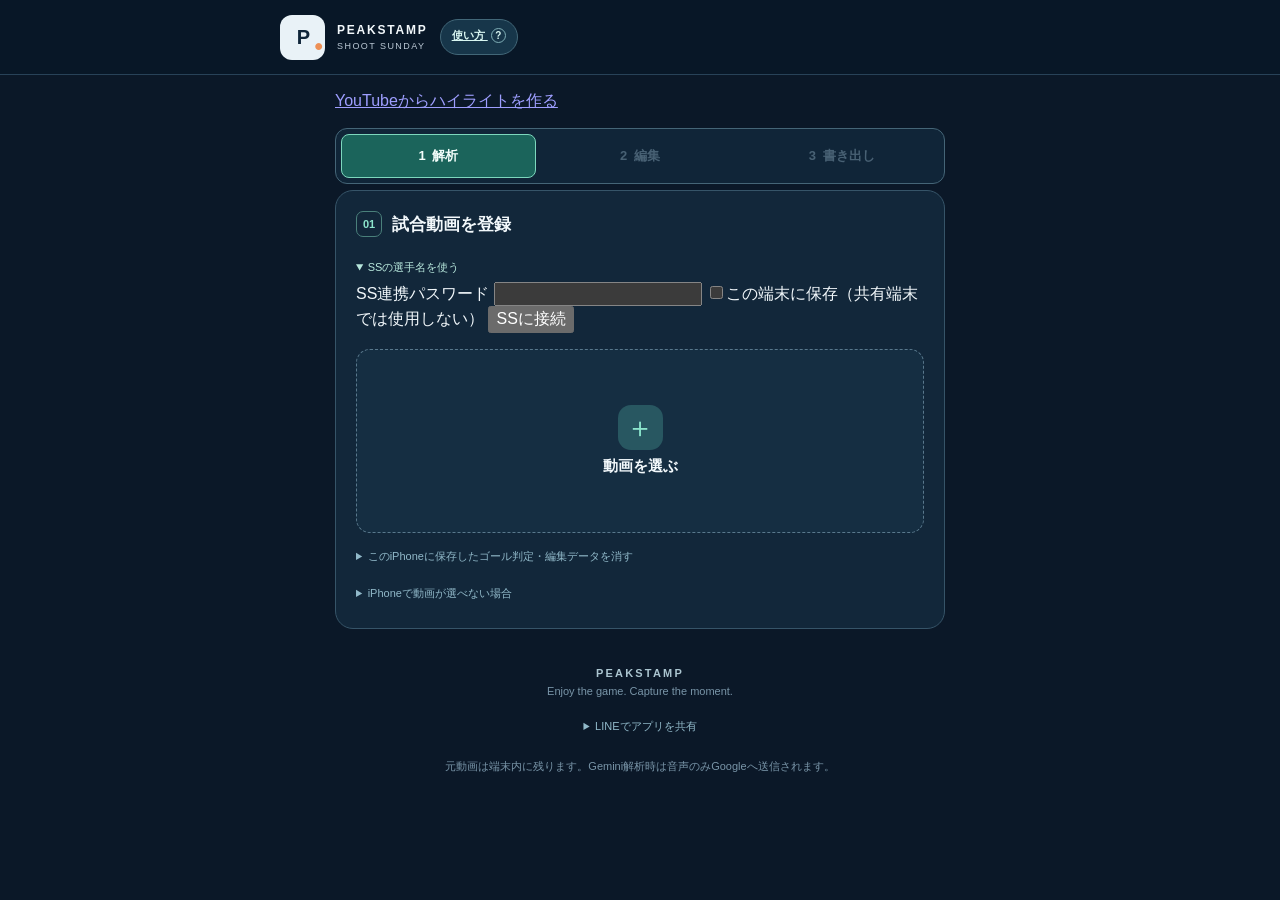
==== commit 839590aa: "Add one-tap manual highlights during video playback" ====
--- a/index.html
+++ b/index.html
@@ -6,7 +6,7 @@
   <meta name="theme-color" content="#091728" />
   <meta name="description" content="試合動画の盛り上がりを音から検出し、ハイライト動画を端末内で作成します。" />
   <title>PeakStamp | Audio Highlights</title>
-  <link rel="stylesheet" href="styles.css?v=goalwide2" />
+  <link rel="stylesheet" href="styles.css?v=one-tap1" />
   <link rel="stylesheet" href="minimal-ui.css?v=youtube-unified1" />
 </head>
 <body>
@@ -75,6 +75,8 @@
       <div id="videoWrapper" hidden>
         <button id="loadPreview" class="preview-load-button" type="button">▶ 先頭動画をプレビュー（必要な場合のみ）</button>
         <video id="preview" controls playsinline preload="none" hidden></video>
+        <button id="acceptHighlight" class="preview-load-button" type="button" hidden disabled>採用</button>
+        <output id="acceptHighlightStatus" class="fine-print" role="status"></output>
       </div>
       <p id="loadError" class="error" role="alert" hidden></p>
     </section>
@@ -194,6 +196,7 @@
       <section class="goal-review-external-sync" aria-label="SS登録確認" style="margin:12px 0;padding:12px;border:1px solid #508e83;border-radius:11px">
         <strong id="ssInlineHeading">⚽ SS登録</strong>
         <p id="ssInlineSummary" class="fine-print" role="status">ゴール確認後、ここで登録内容を確認できます。</p>
+        <p id="ssExternalScoreNotice" class="fine-print" hidden>対外試合の相手チームの得点は、SS側で記録してください。</p>
         <p id="ssInlineStatus" class="fine-print" role="status" aria-live="polite"></p>
         <button id="ssInlinePreview" type="button" class="main-button">登録内容を確認</button>
         <div id="ssInlineMatches" class="fine-print" hidden></div>
@@ -290,7 +293,7 @@
     <section class="panel results-panel" id="resultsPanel" hidden>
       <div class="panel-label"><span class="number">03</span><h2>ハイライト</h2></div>
       <div id="standardReviewArea">
-      <div class="result-summary"><strong id="resultCount">0</strong><span>件の見どころ候補を検出しました</span></div>
+      <div class="result-summary"><strong id="resultCount">0</strong><span>件の優先候補があります</span></div>
 
       <p id="multiWaveNotice" class="fine-print" hidden>波形は全動画をつなげた表示です。オレンジ線は各動画の検出位置を示します。</p>
       <div class="waveform-wrap"><p id="analysisCoverage" role="status"></p>
@@ -309,8 +312,10 @@
       <div class="review-tabs" role="group" aria-label="シーンの表示切り替え">
         <button id="tabAll" type="button" class="review-tab active" data-review-tab="all" aria-pressed="true">未判断 <span id="tabAllCount">0</span></button>
         <button id="tabKept" type="button" class="review-tab" data-review-tab="kept" aria-pressed="false">キープ済み <span id="tabKeptCount">0</span></button>
+        <button id="tabOther" type="button" class="review-tab" data-review-tab="other" aria-pressed="false">その他の候補 <span id="tabOtherCount">0</span></button>
         <button id="tabReviewed" type="button" class="review-tab" data-review-tab="reviewed" aria-pressed="false">すべて <span id="tabReviewedCount">0</span></button>
       </div>
+      <p class="fine-print">未判断にはゴールと「ナイシュー・ナイスキー・惜しい」系を優先表示します。他の反応は「その他の候補」、判定済みを含む全候補は「すべて」で確認できます。編集済みの場面は残ります。</p>
       <p id="reviewProgress" class="review-progress" role="status" aria-live="polite"></p>
       <p id="reviewEmpty" class="empty-results" hidden>キープしたシーンはまだありません。「未判断」タブから選んでください。</p>
       <div id="highlightList" class="highlight-list"></div>
@@ -603,7 +608,7 @@
       <iframe id="settingsOverlayFrame" title="詳細設定" loading="eager"></iframe>
     </div>
   </div>
-  <script type="module" src="app.mjs?v=history1"></script>
+  <script type="module" src="app.mjs?v=one-tap1"></script>
 <dialog id="matchReview" aria-labelledby="matchReviewTitle" style="max-width:94vw;color:inherit;background:#112c3b;border:1px solid #59828a;border-radius:14px"><form><h2 id="matchReviewTitle">試合を確認</h2><fieldset style="border:0;padding:0"></fieldset><output role="status"></output><button class="main-button" type="submit">確定して次へ</button></form></dialog>
 <style>#matchReview strong{display:block;margin-top:.8em}#matchReview input{width:40%;padding:.65em}#matchReview button{margin-top:1em}#matchReview::backdrop{background:#071321cc}</style></body>
 </html>
--- a/styles.css
+++ b/styles.css
@@ -25,6 +25,9 @@
 .file-import-timing{color:var(--mint);font-size:12px;line-height:1.6;margin:10px 0 3px;overflow-wrap:anywhere}
 .file-import-help{color:#91aebb;font-size:10px;line-height:1.6;margin:0 0 10px}
 .preview-load-button{display:block;width:100%;margin-top:12px;padding:12px 10px;background:#193d51;color:var(--mint);border:1px solid #477b83;border-radius:10px;font-size:12px;font-weight:700}
+#acceptHighlight{min-height:44px;font-size:16px;touch-action:manipulation}
+#acceptHighlightStatus{display:block;margin-top:4px}
+#acceptHighlightStatus:empty{margin-top:0}
 .file-logo{flex:none;border-radius:9px;width:42px;height:42px;display:grid;place-items:center;background:#285569;color:var(--mint)}
 .file-info{flex:1;min-width:0;display:flex;flex-direction:column;gap:3px}.file-info strong{font-size:13px;overflow:hidden;text-overflow:ellipsis;white-space:nowrap}.file-info span{font-size:11px;color:var(--muted)}
 .plain-link{color:var(--mint);background:none;border:0;font-size:12px}
@@ -1838,3 +1841,7 @@
 .yt-goal-dialog{width:min(90vw,24rem);max-height:85dvh;overflow:auto;margin:auto;border:1px solid #466577;border-radius:16px;background:#12273a;color:white;padding:1rem}
 .yt-goal-dialog h2{margin:0}
 .yt-goal-dialog::backdrop{background:#041120bf}
+
+/* Classification stays outside the picture, including in the kept summary. */
+.highlight-kind-label{display:block;font-size:11px;line-height:1.5;color:#bad9d7;font-weight:500}
+.selected-chip{flex-direction:column;gap:2px}
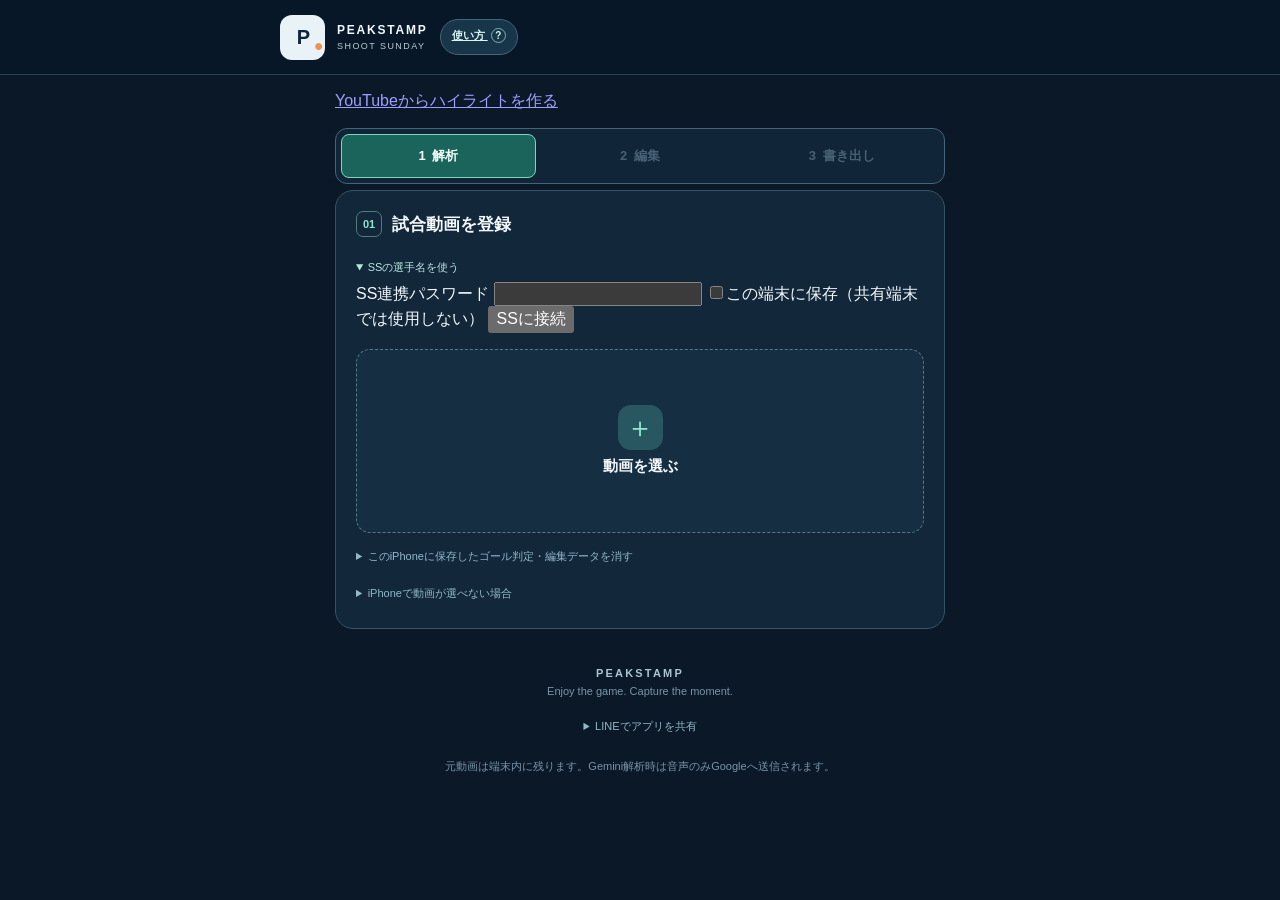
==== commit 377b61d8: "Open manual timestamping directly from each video" ====
--- a/index.html
+++ b/index.html
@@ -6,7 +6,7 @@
   <meta name="theme-color" content="#091728" />
   <meta name="description" content="試合動画の盛り上がりを音から検出し、ハイライト動画を端末内で作成します。" />
   <title>PeakStamp | Audio Highlights</title>
-  <link rel="stylesheet" href="styles.css?v=one-tap1" />
+  <link rel="stylesheet" href="styles.css?v=per-video-timestamps1" />
   <link rel="stylesheet" href="minimal-ui.css?v=youtube-unified1" />
 </head>
 <body>
@@ -69,11 +69,12 @@
       <p id="fileImportHelp" class="file-import-help" hidden>「ファイル選択」には写真を探す・選ぶ時間や、iCloudからの取得・iOS側の変換があればその時間も含まれます。iCloud取得だけを個別に計測することはできません。</p>
       <div class="source-board" id="sourceBoard" hidden>
         <div class="source-board-header"><strong>試合番号を確認 · <span id="sourceCount">0</span>本</strong><button id="sortFilesByName" class="source-sort-btn" type="button">ファイル名順に並べ直す</button></div>
+        <h3 class="timestamp-heading">タイムスタンプを自分でつける</h3>
         <div id="sourceList" class="source-list"></div>
         <p class="fine-print">途中で撮影が途切れた場合は、続きの動画を追加して「前の動画と同じ試合」を押してください。同じ試合のゴールをまとめて扱い、動画ごとの時刻は保持します。</p>
       </div>
       <div id="videoWrapper" hidden>
-        <button id="loadPreview" class="preview-load-button" type="button">▶ 先頭動画をプレビュー（必要な場合のみ）</button>
+        <h3 id="timestampVideoName" class="timestamp-heading" tabindex="-1"></h3>
         <video id="preview" controls playsinline preload="none" hidden></video>
         <button id="acceptHighlight" class="preview-load-button" type="button" hidden disabled>採用</button>
         <output id="acceptHighlightStatus" class="fine-print" role="status"></output>
@@ -608,7 +609,7 @@
       <iframe id="settingsOverlayFrame" title="詳細設定" loading="eager"></iframe>
     </div>
   </div>
-  <script type="module" src="app.mjs?v=one-tap1"></script>
+  <script type="module" src="app.mjs?v=per-video-timestamps1"></script>
 <dialog id="matchReview" aria-labelledby="matchReviewTitle" style="max-width:94vw;color:inherit;background:#112c3b;border:1px solid #59828a;border-radius:14px"><form><h2 id="matchReviewTitle">試合を確認</h2><fieldset style="border:0;padding:0"></fieldset><output role="status"></output><button class="main-button" type="submit">確定して次へ</button></form></dialog>
 <style>#matchReview strong{display:block;margin-top:.8em}#matchReview input{width:40%;padding:.65em}#matchReview button{margin-top:1em}#matchReview::backdrop{background:#071321cc}</style></body>
 </html>
--- a/styles.css
+++ b/styles.css
@@ -25,6 +25,8 @@
 .file-import-timing{color:var(--mint);font-size:12px;line-height:1.6;margin:10px 0 3px;overflow-wrap:anywhere}
 .file-import-help{color:#91aebb;font-size:10px;line-height:1.6;margin:0 0 10px}
 .preview-load-button{display:block;width:100%;margin-top:12px;padding:12px 10px;background:#193d51;color:var(--mint);border:1px solid #477b83;border-radius:10px;font-size:12px;font-weight:700}
+.timestamp-heading{margin:12px 0 8px;font-size:15px;overflow-wrap:anywhere;scroll-margin-top:16px}
+.source-timestamp.preview-load-button{grid-column:1/-1;margin-top:0;min-height:44px;font-size:14px;touch-action:manipulation}
 #acceptHighlight{min-height:44px;font-size:16px;touch-action:manipulation}
 #acceptHighlightStatus{display:block;margin-top:4px}
 #acceptHighlightStatus:empty{margin-top:0}
